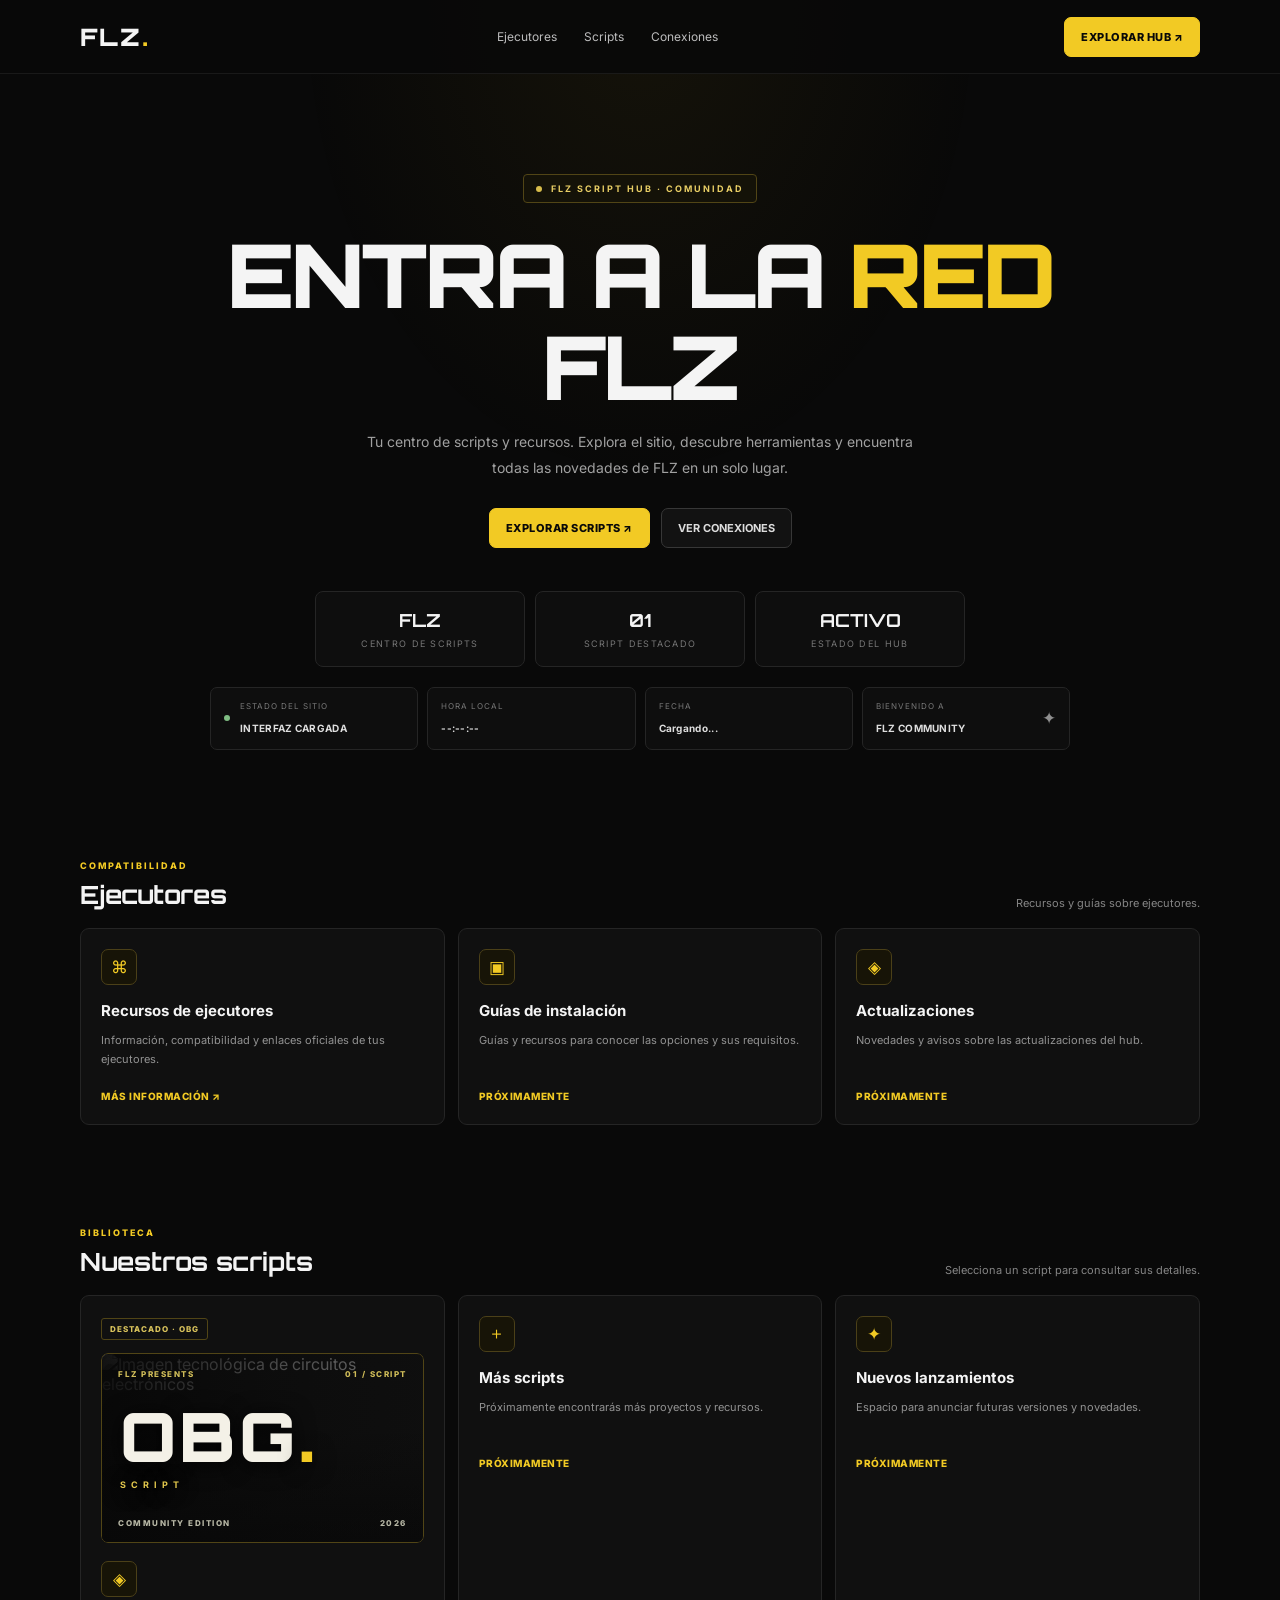
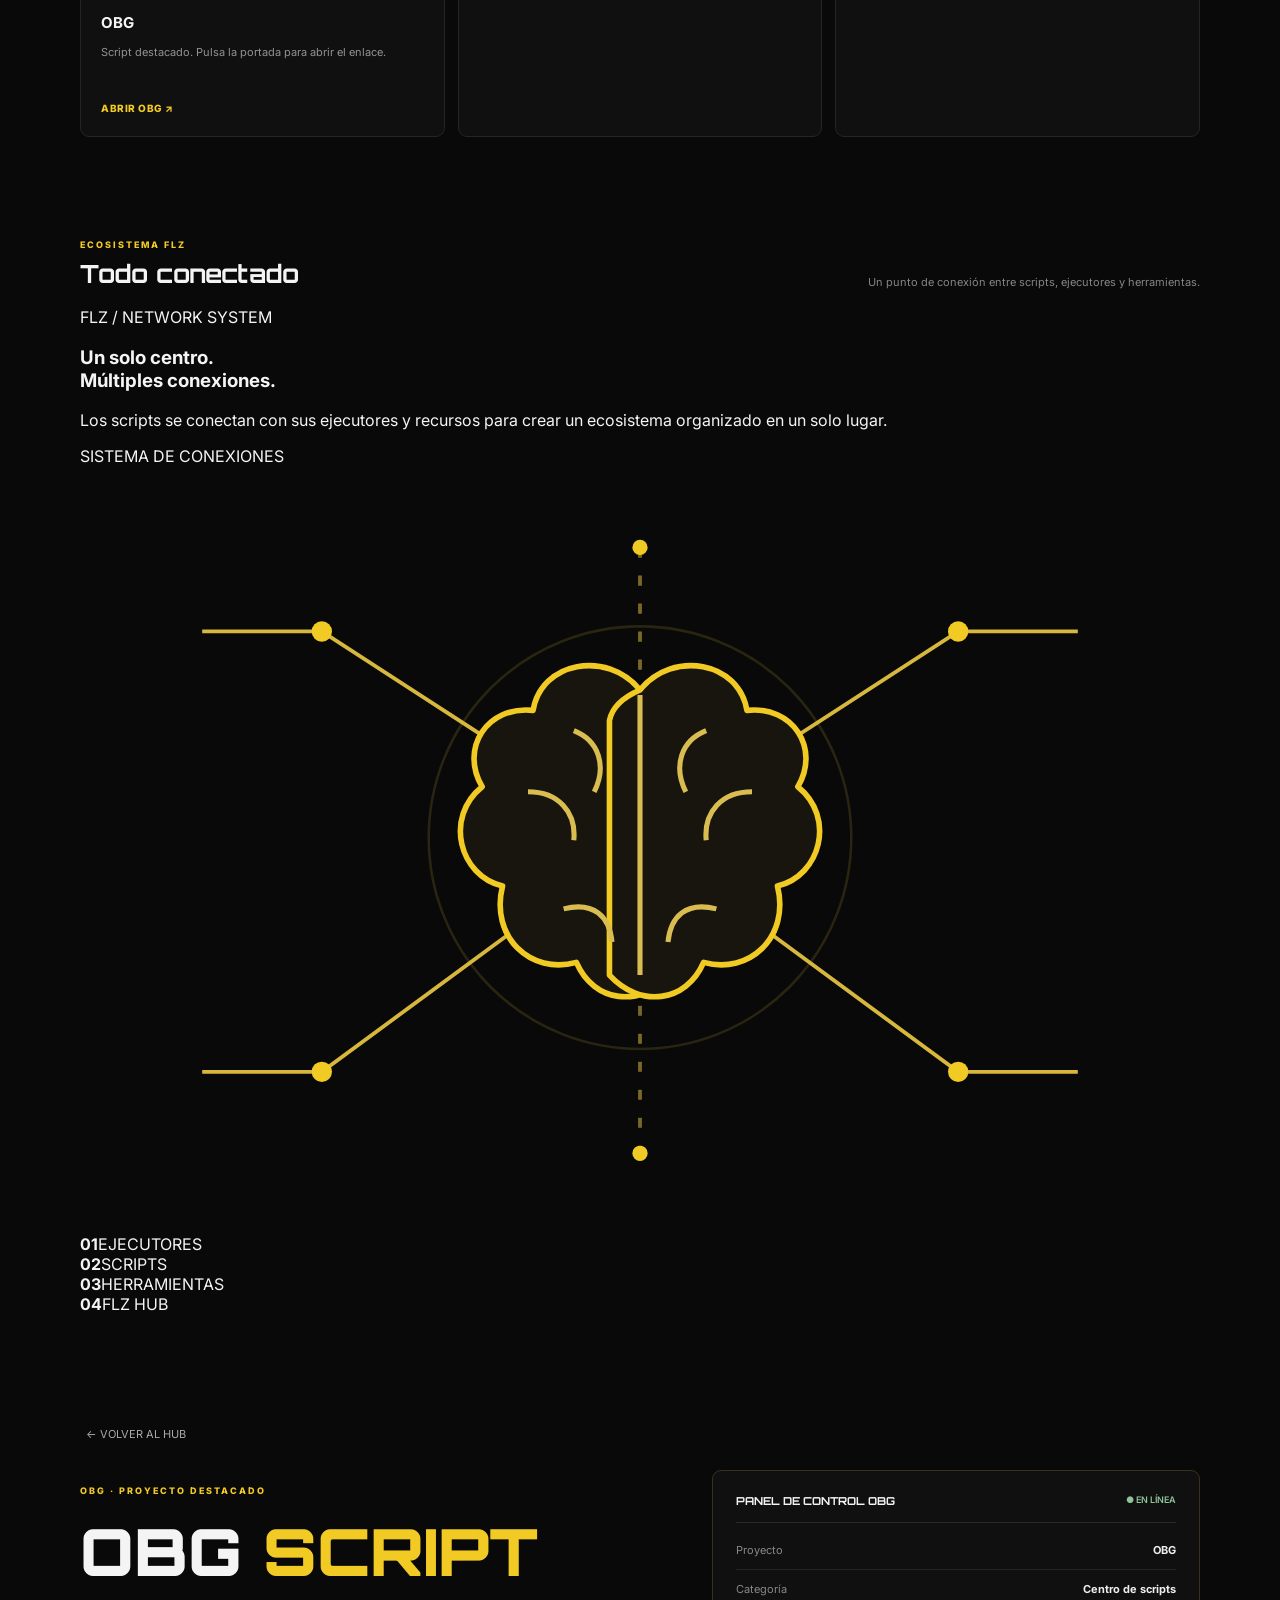
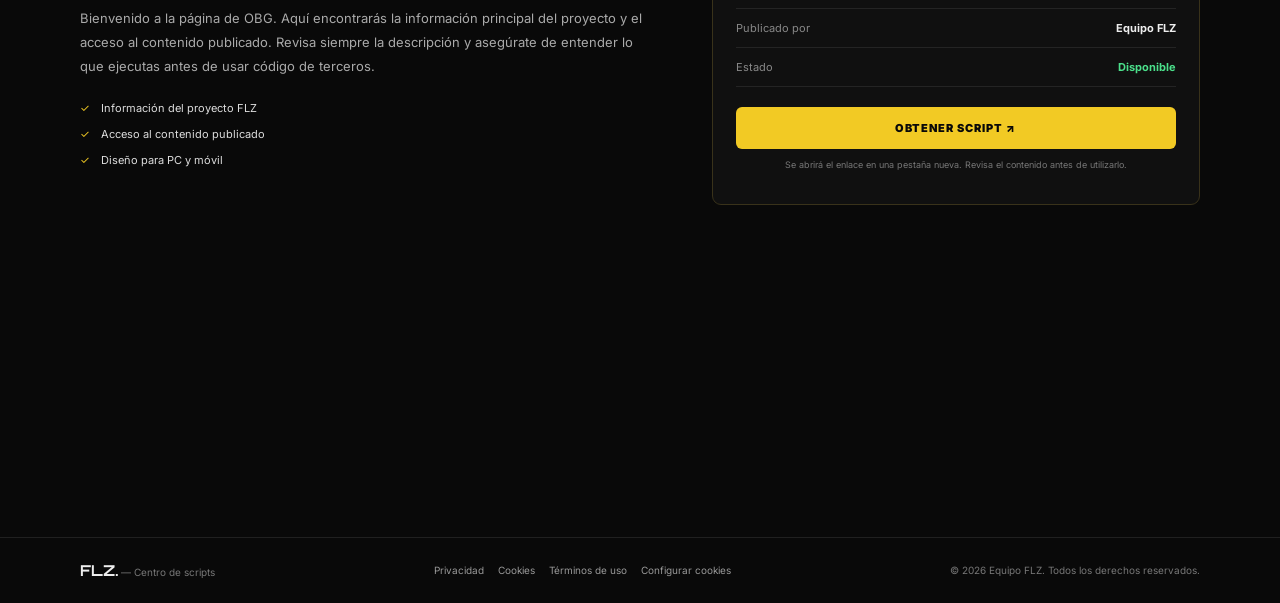
==== index.html @ e29dcb63 "Replace social section with FLZ brain connection hub" ====
<!DOCTYPE html>
<html lang="es">
<head>
  <meta charset="UTF-8">
  <meta name="viewport" content="width=device-width, initial-scale=1.0">
  <meta name="theme-color" content="#090909">
  <meta name="description" content="FLZ Script Hub — scripts, recursos y novedades de la comunidad FLZ.">
  <title>FLZ — Centro de Scripts</title>
  <link rel="preconnect" href="https://fonts.googleapis.com">
  <link rel="preconnect" href="https://fonts.gstatic.com" crossorigin>
  <link href="https://fonts.googleapis.com/css2?family=Orbitron:wght@500;700;800;900&family=Inter:wght@400;500;600;700;800&display=swap" rel="stylesheet">
  <link rel="stylesheet" href="styles.css?v=7">
  <script src="script.js?v=7" defer></script>
</head>
<body>
<header><div class="wrap nav">
  <a class="brand" href="#" onclick="showHome();return false">FLZ<span>.</span></a>
  <nav class="links" aria-label="Navegación principal">
    <a href="#executors">Ejecutores</a><a href="#scripts">Scripts</a><a href="#connections">Conexiones</a>
  </nav>
  <a class="nav-cta" href="#scripts">EXPLORAR HUB ↗</a>
</div></header>
<main id="home">
  <div class="hero wrap">
    <div class="eyebrow"><i class="dot"></i> FLZ SCRIPT HUB · COMUNIDAD</div>
    <h1>ENTRA A LA <span>RED</span><br>FLZ</h1>
    <p>Tu centro de scripts y recursos. Explora el sitio, descubre herramientas y encuentra todas las novedades de FLZ en un solo lugar.</p>
    <div class="actions"><a class="primary" href="#scripts">EXPLORAR SCRIPTS ↗</a><a class="secondary" href="#connections">VER CONEXIONES</a></div>
    <div class="stats"><div class="stat"><strong>FLZ</strong><small>CENTRO DE SCRIPTS</small></div><div class="stat"><strong>01</strong><small>SCRIPT DESTACADO</small></div><div class="stat"><strong>ACTIVO</strong><small>ESTADO DEL HUB</small></div></div>
    <div class="live-dashboard" aria-label="Información en tiempo real">
      <div class="live-item"><span class="live-pulse"></span><div><small>ESTADO DEL SITIO</small><strong id="site-status">INTERFAZ CARGADA</strong></div></div>
      <div class="live-item"><div><small>HORA LOCAL</small><strong id="live-clock">--:--:--</strong></div></div>
      <div class="live-item"><div><small>FECHA</small><strong id="live-date">Cargando...</strong></div></div>
      <div class="live-item welcome-mini"><div><small>BIENVENIDO A</small><strong>FLZ COMMUNITY</strong></div><span class="welcome-spark">✦</span></div>
    </div>
  </div>
  <section class="content wrap" id="executors">
    <div class="section-top"><div><div class="kicker">COMPATIBILIDAD</div><h2>Ejecutores</h2></div><p>Recursos y guías sobre ejecutores.</p></div>
    <div class="cards">
      <article class="card executor-coming" tabindex="0" role="button" aria-label="Recursos de ejecutores, próximamente"><div class="icon">⌘</div><h3>Recursos de ejecutores</h3><p>Información, compatibilidad y enlaces oficiales de tus ejecutores.</p><span class="card-link">MÁS INFORMACIÓN ↗</span></article>
      <article class="card executor-coming" tabindex="0" role="button" aria-label="Guías de instalación, próximamente"><div class="icon">▣</div><h3>Guías de instalación</h3><p>Guías y recursos para conocer las opciones y sus requisitos.</p><span class="card-link">PRÓXIMAMENTE</span></article>
      <article class="card executor-coming" tabindex="0" role="button" aria-label="Actualizaciones de ejecutores, próximamente"><div class="icon">◈</div><h3>Actualizaciones</h3><p>Novedades y avisos sobre las actualizaciones del hub.</p><span class="card-link">PRÓXIMAMENTE</span></article>
    </div>
  </section>
  <section class="content wrap" id="scripts">
    <div class="section-top"><div><div class="kicker">BIBLIOTECA</div><h2>Nuestros scripts</h2></div><p>Selecciona un script para consultar sus detalles.</p></div>
    <div class="cards">
      <article class="card script-featured"><span class="tag">DESTACADO · OBG</span><a class="obg-cover-link" href="https://cuty.io/MbhETVPObJr" target="_blank" rel="noopener noreferrer" aria-label="Abrir OBG Script"><div class="obg-cover"><img src="https://images.unsplash.com/photo-1518770660439-4636190af475?auto=format&fit=crop&w=1200&q=85" alt="Imagen tecnológica de circuitos electrónicos" loading="lazy"><div class="obg-shade"></div><div class="obg-cover-label"><span>FLZ PRESENTS</span><span>01 / SCRIPT</span></div><div class="obg-cover-title">OBG<span>.</span><small>SCRIPT</small></div><div class="obg-cover-footer"><span>COMMUNITY EDITION</span><span>2026</span></div></div></a><div class="icon">◈</div><h3>OBG</h3><p>Script destacado. Pulsa la portada para abrir el enlace.</p><a class="card-link" href="https://cuty.io/MbhETVPObJr" target="_blank" rel="noopener noreferrer">ABRIR OBG ↗</a></article>
      <article class="card"><div class="icon">＋</div><h3>Más scripts</h3><p>Próximamente encontrarás más proyectos y recursos.</p><span class="card-link">PRÓXIMAMENTE</span></article>
      <article class="card"><div class="icon">✦</div><h3>Nuevos lanzamientos</h3><p>Espacio para anunciar futuras versiones y novedades.</p><span class="card-link">PRÓXIMAMENTE</span></article>
    </div>
  </section>
  <section class="content wrap" id="connections">
    <div class="section-top"><div><div class="kicker">ECOSISTEMA FLZ</div><h2>Todo conectado</h2></div><p>Un punto de conexión entre scripts, ejecutores y herramientas.</p></div>
    <div class="neural-panel">
      <div class="neural-copy"><span class="neural-overline">FLZ / NETWORK SYSTEM</span><h3>Un solo centro.<br><span>Múltiples conexiones.</span></h3><p>Los scripts se conectan con sus ejecutores y recursos para crear un ecosistema organizado en un solo lugar.</p><div class="neural-status"><i></i> SISTEMA DE CONEXIONES</div></div>
      <div class="brain-visual" role="img" aria-label="Ilustración de un cerebro conectado con scripts y ejecutores">
        <div class="brain-orbit orbit-one"></div><div class="brain-orbit orbit-two"></div>
        <svg viewBox="0 0 440 300" aria-hidden="true">
          <g class="brain-lines" fill="none" stroke="#d7b83d" stroke-width="1.5"><path d="M220 146 L95 65 L48 65 M220 146 L345 65 L392 65 M220 146 L95 238 L48 238 M220 146 L345 238 L392 238"/><path d="M220 146 L220 32 M220 146 L220 270" stroke-dasharray="4 7" opacity=".55"/></g>
          <g class="brain-nodes" fill="#f2ca24"><circle cx="95" cy="65" r="4"/><circle cx="345" cy="65" r="4"/><circle cx="95" cy="238" r="4"/><circle cx="345" cy="238" r="4"/><circle cx="220" cy="32" r="3"/><circle cx="220" cy="270" r="3"/></g>
          <g transform="translate(142 66)" fill="#17150d" stroke="#f2ca24" stroke-width="2.2" stroke-linejoin="round"><path d="M78 22c-13-16-39-11-42 8-18-2-29 15-20 30-15 12-9 35 8 39-5 20 11 35 29 30 7 16 25 18 37 5V34c-1-5-5-9-12-12z"/><path d="M78 22c13-16 39-11 42 8 18-2 29 15 20 30 15 12 9 35-8 39 5 20-11 35-29 30-7 16-25 18-37 5V34c1-5 5-9 12-12z"/><path d="M78 24v110M52 38c10 4 13 14 8 24M34 62c12 0 19 8 18 19M48 108c12-3 18 3 19 13M104 38c-10 4-13 14-8 24M122 62c-12 0-19 8-18 19M108 108c-12-3-18 3-19 13" fill="none" stroke="#d9bd50" stroke-width="2"/></g>
          <circle cx="220" cy="146" r="83" fill="none" stroke="#d6b943" stroke-opacity=".16" stroke-width="1"/>
        </svg>
        <div class="brain-label label-executors"><b>01</b><span>EJECUTORES</span></div><div class="brain-label label-scripts"><b>02</b><span>SCRIPTS</span></div><div class="brain-label label-tools"><b>03</b><span>HERRAMIENTAS</span></div><div class="brain-label label-hub"><b>04</b><span>FLZ HUB</span></div>
      </div>
    </div>
  </section>
</main>
<section id="detail"><div class="wrap">
  <button class="back" onclick="showHome()">← VOLVER AL HUB</button>
  <div class="detail-grid">
    <div><div class="detail-label">OBG · PROYECTO DESTACADO</div><h2 class="detail-title">OBG <span>SCRIPT</span></h2>
      <p class="detail-copy">Bienvenido a la página de OBG. Aquí encontrarás la información principal del proyecto y el acceso al contenido publicado. Revisa siempre la descripción y asegúrate de entender lo que ejecutas antes de usar código de terceros.</p>
      <div class="features"><div><span>✓</span> Información del proyecto FLZ</div><div><span>✓</span> Acceso al contenido publicado</div><div><span>✓</span> Diseño para PC y móvil</div></div>
    </div>
    <aside class="panel"><div class="panel-head">PANEL DE CONTROL OBG <span class="online">● EN LÍNEA</span></div>
      <div class="panel-row"><span>Proyecto</span><b>OBG</b></div><div class="panel-row"><span>Categoría</span><b>Centro de scripts</b></div><div class="panel-row"><span>Publicado por</span><b>Equipo FLZ</b></div><div class="panel-row"><span>Estado</span><b style="color:#4be08b">Disponible</b></div>
      <button class="get" onclick="window.open('https://cuty.io/MbhETVPObJr','_blank','noopener,noreferrer')">OBTENER SCRIPT ↗</button>
      <p class="notice">Se abrirá el enlace en una pestaña nueva. Revisa el contenido antes de utilizarlo.</p>
    </aside>
  </div>
</div></section>
<footer><div class="wrap foot"><span><b>FLZ.</b> — Centro de scripts</span><nav class="legal-links" aria-label="Información legal"><a href="legal.html#privacidad">Privacidad</a><a href="legal.html#cookies">Cookies</a><a href="legal.html#terminos">Términos de uso</a><button type="button" id="open-cookie-settings">Configurar cookies</button></nav><span>© 2026 Equipo FLZ. Todos los derechos reservados.</span></div></footer>
</body></html>
---- styles.css ----
:root{--yellow:#f2ca24;--yellow-soft:#c9a91f;--bg:#090909;--panel:#111;--muted:#a1a1a1;--line:#252525}
*{box-sizing:border-box}
html{scroll-behavior:smooth;scroll-padding-top:88px}
body{margin:0;background:var(--bg);color:#f4f4f4;font-family:Inter,Arial,sans-serif;overflow-x:hidden}
body:before{content:"";position:fixed;inset:0;pointer-events:none;z-index:-1;background:radial-gradient(ellipse at 50% 0%,#d4ad1810,transparent 38%)}
a{color:inherit;text-decoration:none}
button{font:inherit}
.wrap{width:min(1120px,calc(100% - 40px));margin-inline:auto}
header{height:74px;position:sticky;top:0;z-index:20;background:#090909ed;border-bottom:1px solid #ffffff12}
.nav{height:100%;display:flex;align-items:center;justify-content:space-between}
.brand{font:900 24px Orbitron,sans-serif;letter-spacing:2px}
.brand span,h1 span,.detail-title span{color:var(--yellow)}
.links{display:flex;gap:27px}.links a{font-size:12px;color:#bcbcbc;transition:color .2s}.links a:hover{color:var(--yellow)}
.nav-cta,.primary{display:inline-flex;align-items:center;justify-content:center;background:var(--yellow);color:#090909;border:1px solid var(--yellow);border-radius:7px;padding:12px 16px;font-size:11px;font-weight:800;letter-spacing:.5px;transition:background .2s,transform .2s}
.nav-cta:hover,.primary:hover{background:#ffe36b;transform:translateY(-2px)}
.hero{text-align:center;padding:100px 0 66px}
.eyebrow{display:inline-flex;align-items:center;gap:9px;border:1px solid #514516;background:#141208;color:#e8ce65;border-radius:4px;padding:8px 12px;font-size:9px;font-weight:700;letter-spacing:2px}
.dot{width:6px;height:6px;background:#d8bd4b;border-radius:50%}
h1{font:900 clamp(48px,9vw,88px)/1.04 Orbitron,sans-serif;letter-spacing:-3px;margin:26px 0 17px}
.hero>p{max-width:570px;margin:0 auto;color:var(--muted);font-size:14px;line-height:1.85}
.actions{display:flex;justify-content:center;gap:11px;flex-wrap:wrap;margin-top:27px}
.secondary{display:inline-flex;align-items:center;justify-content:center;border:1px solid #373737;background:#121212;border-radius:7px;padding:12px 16px;font-size:11px;font-weight:700;color:#ddd;transition:border-color .2s,color .2s}
.secondary:hover{border-color:var(--yellow);color:var(--yellow)}
.stats{display:grid;grid-template-columns:repeat(3,1fr);gap:10px;max-width:650px;margin:43px auto 0}
.stat{padding:17px 12px;border:1px solid var(--line);background:#0e0e0e;border-radius:8px}
.stat strong{font:700 18px Orbitron,sans-serif}.stat small{display:block;color:#777;font-size:9px;letter-spacing:1.3px;margin-top:7px}
.live-dashboard{display:grid;grid-template-columns:repeat(4,1fr);gap:9px;max-width:860px;margin:20px auto 0;text-align:left}
.live-item{min-width:0;display:flex;align-items:center;gap:10px;padding:13px;border:1px solid var(--line);border-radius:7px;background:#0e0e0e}
.live-item small{display:block;color:#777;font-size:8px;letter-spacing:1px;margin-bottom:5px}
.live-item strong{font-size:10px;color:#dedede;letter-spacing:.3px}
.live-pulse{width:6px;height:6px;border-radius:50%;background:#7fbd83;flex:none}
.welcome-spark{margin-left:auto;color:#8f8f8f;font-size:17px}
.content{padding:44px 0 58px;scroll-margin-top:85px}
.section-top{display:flex;align-items:end;justify-content:space-between;margin-bottom:18px}
.kicker,.detail-label{font-size:9px;color:var(--yellow);font-weight:800;letter-spacing:2px}
.section-top h2{font:700 25px Orbitron,sans-serif;margin:8px 0 0}
.section-top p{color:#858585;font-size:11px;margin:0}
.cards{display:grid;grid-template-columns:repeat(3,minmax(0,1fr));gap:13px}
.card{min-width:0;padding:20px;border:1px solid var(--line);border-radius:9px;background:#101010;transition:border-color .2s,transform .2s}
.card:hover{border-color:#6b5b1d;transform:translateY(-2px)}
.card h3{font-size:15px;margin:0 0 8px}
.card p{color:#929292;font-size:11px;line-height:1.75;min-height:39px}
.icon{width:36px;height:36px;display:grid;place-items:center;border:1px solid #4b4018;background:#171407;border-radius:7px;color:var(--yellow);font-size:17px;margin-bottom:16px}
.card-link{display:inline-block;color:var(--yellow);font-size:10px;font-weight:800;margin-top:9px;letter-spacing:.5px}
.script-featured{cursor:pointer}
.script-featured:focus-visible{outline:2px solid var(--yellow);outline-offset:4px}
.tag{display:inline-block;margin-bottom:13px;padding:5px 8px;border:1px solid #514516;border-radius:3px;color:#d9c35c;font-size:8px;font-weight:800;letter-spacing:1px}
.script-cover{height:190px;margin:0 0 18px;padding:15px 17px;display:flex;flex-direction:column;justify-content:space-between;position:relative;overflow:hidden;border:1px solid #373016;border-radius:7px;background:linear-gradient(135deg,#19170e 0%,#101010 48%,#0b0b0b 100%)}
.script-cover:before{content:"";position:absolute;inset:0;background:linear-gradient(115deg,transparent 0 48%,#ffffff05 48.2% 48.5%,transparent 48.7%);pointer-events:none}
.cover-topline,.cover-bottom{position:relative;display:flex;justify-content:space-between;gap:8px;color:#8c8151;font-size:8px;font-weight:700;letter-spacing:1.5px}
.cover-main{position:relative;text-align:center}
.cover-mark{font:900 clamp(42px,6vw,60px)/1 Orbitron,sans-serif;letter-spacing:8px;color:#f4f0dc}
.cover-mark span{color:var(--yellow)}
.cover-rule{height:1px;width:55px;margin:12px auto 9px;background:var(--yellow)}
.cover-subtitle{font-size:8px;color:#c7b86b;letter-spacing:3px;font-weight:700}
.cover-version{color:#d0bd59}
.socials{display:flex;gap:10px;flex-wrap:wrap}
.social{flex:1;min-width:150px;padding:16px;border:1px solid var(--line);border-radius:7px;background:#101010;font-size:12px;font-weight:700;transition:border-color .2s,color .2s}
.social:hover{border-color:#66591f;color:var(--yellow)}.social span{float:right;color:var(--yellow)}
footer{border-top:1px solid #202020;padding:23px 0;color:#777;font-size:10px}
.foot{display:flex;justify-content:space-between;align-items:center;gap:12px;flex-wrap:wrap}
.foot b{font:700 15px Orbitron;color:#eee}
.legal-links{display:flex;align-items:center;gap:14px;flex-wrap:wrap}
.legal-links a,.legal-links button{color:#999;font-size:10px;background:none;border:0;padding:0;cursor:pointer}
.legal-links a:hover,.legal-links button:hover{color:var(--yellow)}
#detail{min-height:85vh;padding:50px 0 75px}
#detail[hidden],#home[hidden]{display:none!important}
.back{background:none;border:0;color:#aaa;cursor:pointer;margin-bottom:28px;font-size:11px}
.back:hover{color:var(--yellow)}
.detail-grid{display:grid;grid-template-columns:1.1fr .9fr;gap:35px;align-items:center}
.detail-title{font:900 clamp(38px,7vw,65px) Orbitron,sans-serif;margin:14px 0}
.detail-copy{max-width:570px;color:#aaa;line-height:1.85;font-size:13px}
.features{display:grid;gap:12px;margin:23px 0;color:#ddd;font-size:11px}.features span{color:var(--yellow);margin-right:8px}
.panel{padding:23px;border:1px solid #39321a;border-radius:9px;background:#101010}
.panel-head{display:flex;justify-content:space-between;gap:8px;border-bottom:1px solid #292929;padding-bottom:14px;margin-bottom:8px;font:700 11px Orbitron,sans-serif}
.online{font:600 9px Inter,sans-serif;color:#8fc49a}
.panel-row{display:flex;justify-content:space-between;gap:10px;padding:12px 0;border-bottom:1px solid #242424;color:#888;font-size:11px}
.panel-row b{color:#eee}
.get{width:100%;margin-top:20px;padding:14px;border:0;border-radius:6px;background:var(--yellow);color:#090909;font-size:11px;font-weight:900;letter-spacing:1px;cursor:pointer}
.get:hover{background:#ffe36b}
.notice{text-align:center;color:#777;font-size:9px;line-height:1.6}
#flz-cookie-banner{position:fixed;z-index:100;left:16px;right:16px;bottom:16px;max-width:720px;margin:auto;padding:16px 18px;display:none;align-items:center;justify-content:space-between;gap:18px;border:1px solid #39321a;border-radius:8px;background:#111;box-shadow:0 10px 35px #0009}
#flz-cookie-banner.show{display:flex}
.cookie-copy strong{font-size:12px}.cookie-copy p{margin:5px 0 0;color:#999;font-size:10px;line-height:1.6}
.cookie-copy a{color:var(--yellow)}
#flz-cookie-accept{flex:none;padding:10px 13px;border:0;border-radius:5px;background:var(--yellow);color:#090909;font-size:10px;font-weight:800;cursor:pointer}
@media(max-width:760px){
 .wrap{width:min(100% - 30px,600px)}
 header{height:65px}.links{gap:12px}.links a{font-size:10px}.nav-cta{display:none}
 .hero{padding:67px 0 43px}h1{font-size:clamp(42px,11vw,65px);letter-spacing:-2px}
 .hero>p{font-size:12px}.stats{margin-top:30px;gap:7px}.stat{padding:13px 5px}.stat strong{font-size:14px}.stat small{font-size:7px;letter-spacing:.7px}
 .live-dashboard{grid-template-columns:repeat(2,minmax(0,1fr));gap:7px}.live-item{padding:10px;min-height:58px}.live-item strong{font-size:9px}
 .content{padding:33px 0 40px}.section-top{display:block}.section-top p{margin-top:7px}.section-top h2{font-size:22px}
 .cards{grid-template-columns:1fr;gap:10px}.card{padding:17px}.card p{min-height:0}
 .script-cover{height:175px}.cover-mark{font-size:48px}
 .socials{display:grid;grid-template-columns:1fr}.detail-grid{grid-template-columns:1fr;gap:22px}
 .foot{display:grid;gap:12px}.legal-links{gap:11px}
}
@media(max-width:390px){.links{gap:8px}.links a{font-size:9px}.brand{font-size:20px}.actions>*{width:100%}}
@media(prefers-reduced-motion:reduce){html{scroll-behavior:auto}*,*:before,*:after{transition:none!important;animation:none!important}}


.obg-cover-link{display:block;margin:0 0 18px;border-radius:7px;overflow:hidden;outline-offset:4px}
.obg-cover-link:focus-visible{outline:2px solid var(--yellow)}
.obg-cover{height:190px;position:relative;overflow:hidden;border:1px solid #514516;border-radius:7px;background:#101010}
.obg-cover img{position:absolute;inset:0;width:100%;height:100%;object-fit:cover;filter:grayscale(1) brightness(.55) contrast(1.15);transition:transform .5s,filter .5s}
.obg-cover-link:hover .obg-cover img{transform:scale(1.045);filter:grayscale(.65) brightness(.68) contrast(1.1)}
.obg-shade{position:absolute;inset:0;background:linear-gradient(90deg,#080808e8 0%,#0909097a 55%,#09090935 100%),linear-gradient(0deg,#080808c9,transparent 60%)}
.obg-cover-label,.obg-cover-footer{position:absolute;left:16px;right:16px;display:flex;justify-content:space-between;gap:8px;color:#d0bd59;font-size:8px;font-weight:800;letter-spacing:1.5px}
.obg-cover-label{top:15px}
.obg-cover-footer{bottom:14px;color:#b7b7a5}
.obg-cover-title{position:absolute;left:18px;top:50%;transform:translateY(-50%);font:900 clamp(48px,7vw,68px)/.9 Orbitron,sans-serif;letter-spacing:3px;color:#f4f1e7;text-shadow:0 3px 22px #000}
.obg-cover-title>span{color:var(--yellow)}
.obg-cover-title small{display:block;margin-top:12px;color:#e3c84d;font:700 9px Inter,sans-serif;letter-spacing:5px}
@media(max-width:760px){.obg-cover{height:175px}.obg-cover-title{font-size:56px}}
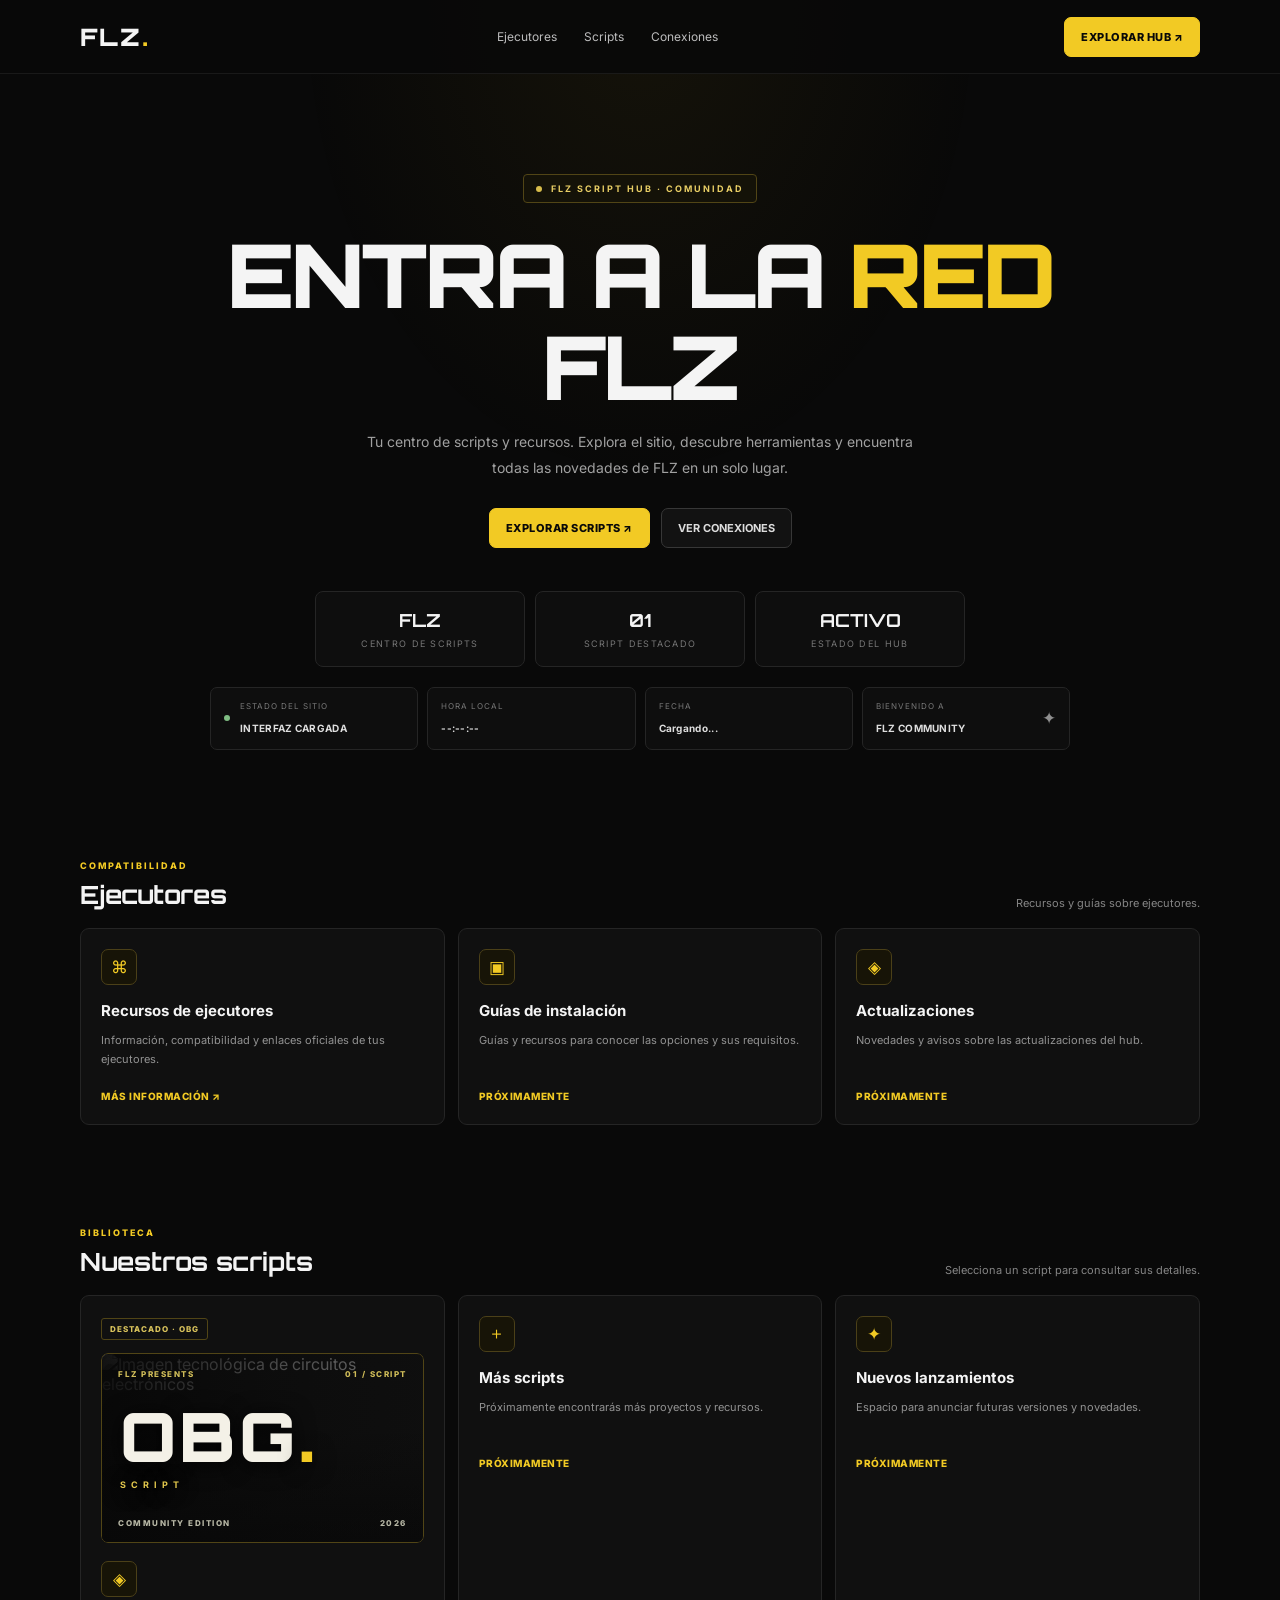
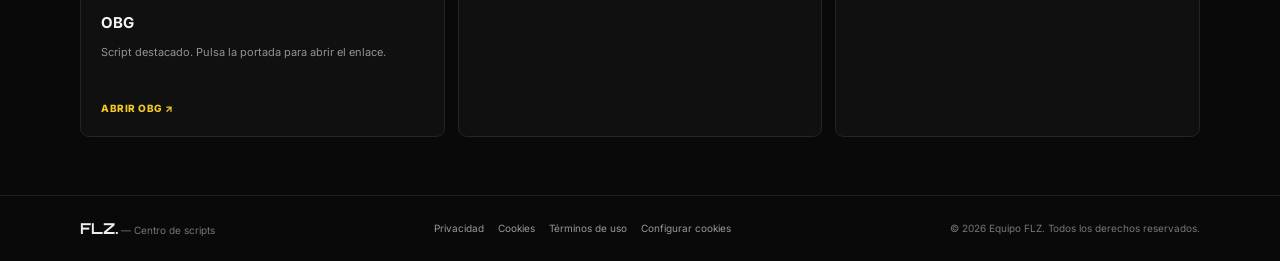
==== commit df11116c: "Remove connection diagram and hide script details until selected" ====
--- a/index.html
+++ b/index.html
@@ -9,8 +9,8 @@
   <link rel="preconnect" href="https://fonts.googleapis.com">
   <link rel="preconnect" href="https://fonts.gstatic.com" crossorigin>
   <link href="https://fonts.googleapis.com/css2?family=Orbitron:wght@500;700;800;900&family=Inter:wght@400;500;600;700;800&display=swap" rel="stylesheet">
-  <link rel="stylesheet" href="styles.css?v=7">
-  <script src="script.js?v=7" defer></script>
+  <link rel="stylesheet" href="styles.css?v=8">
+  <script src="script.js?v=8" defer></script>
 </head>
 <body>
 <header><div class="wrap nav">
@@ -50,24 +50,9 @@
       <article class="card"><div class="icon">✦</div><h3>Nuevos lanzamientos</h3><p>Espacio para anunciar futuras versiones y novedades.</p><span class="card-link">PRÓXIMAMENTE</span></article>
     </div>
   </section>
-  <section class="content wrap" id="connections">
-    <div class="section-top"><div><div class="kicker">ECOSISTEMA FLZ</div><h2>Todo conectado</h2></div><p>Un punto de conexión entre scripts, ejecutores y herramientas.</p></div>
-    <div class="neural-panel">
-      <div class="neural-copy"><span class="neural-overline">FLZ / NETWORK SYSTEM</span><h3>Un solo centro.<br><span>Múltiples conexiones.</span></h3><p>Los scripts se conectan con sus ejecutores y recursos para crear un ecosistema organizado en un solo lugar.</p><div class="neural-status"><i></i> SISTEMA DE CONEXIONES</div></div>
-      <div class="brain-visual" role="img" aria-label="Ilustración de un cerebro conectado con scripts y ejecutores">
-        <div class="brain-orbit orbit-one"></div><div class="brain-orbit orbit-two"></div>
-        <svg viewBox="0 0 440 300" aria-hidden="true">
-          <g class="brain-lines" fill="none" stroke="#d7b83d" stroke-width="1.5"><path d="M220 146 L95 65 L48 65 M220 146 L345 65 L392 65 M220 146 L95 238 L48 238 M220 146 L345 238 L392 238"/><path d="M220 146 L220 32 M220 146 L220 270" stroke-dasharray="4 7" opacity=".55"/></g>
-          <g class="brain-nodes" fill="#f2ca24"><circle cx="95" cy="65" r="4"/><circle cx="345" cy="65" r="4"/><circle cx="95" cy="238" r="4"/><circle cx="345" cy="238" r="4"/><circle cx="220" cy="32" r="3"/><circle cx="220" cy="270" r="3"/></g>
-          <g transform="translate(142 66)" fill="#17150d" stroke="#f2ca24" stroke-width="2.2" stroke-linejoin="round"><path d="M78 22c-13-16-39-11-42 8-18-2-29 15-20 30-15 12-9 35 8 39-5 20 11 35 29 30 7 16 25 18 37 5V34c-1-5-5-9-12-12z"/><path d="M78 22c13-16 39-11 42 8 18-2 29 15 20 30 15 12 9 35-8 39 5 20-11 35-29 30-7 16-25 18-37 5V34c1-5 5-9 12-12z"/><path d="M78 24v110M52 38c10 4 13 14 8 24M34 62c12 0 19 8 18 19M48 108c12-3 18 3 19 13M104 38c-10 4-13 14-8 24M122 62c-12 0-19 8-18 19M108 108c-12-3-18 3-19 13" fill="none" stroke="#d9bd50" stroke-width="2"/></g>
-          <circle cx="220" cy="146" r="83" fill="none" stroke="#d6b943" stroke-opacity=".16" stroke-width="1"/>
-        </svg>
-        <div class="brain-label label-executors"><b>01</b><span>EJECUTORES</span></div><div class="brain-label label-scripts"><b>02</b><span>SCRIPTS</span></div><div class="brain-label label-tools"><b>03</b><span>HERRAMIENTAS</span></div><div class="brain-label label-hub"><b>04</b><span>FLZ HUB</span></div>
-      </div>
-    </div>
-  </section>
+
 </main>
-<section id="detail"><div class="wrap">
+<section id="detail" hidden><div class="wrap">
   <button class="back" onclick="showHome()">← VOLVER AL HUB</button>
   <div class="detail-grid">
     <div><div class="detail-label">OBG · PROYECTO DESTACADO</div><h2 class="detail-title">OBG <span>SCRIPT</span></h2>
--- a/styles.css
+++ b/styles.css
@@ -113,3 +113,37 @@
 .obg-cover-title>span{color:var(--yellow)}
 .obg-cover-title small{display:block;margin-top:12px;color:#e3c84d;font:700 9px Inter,sans-serif;letter-spacing:5px}
 @media(max-width:760px){.obg-cover{height:175px}.obg-cover-title{font-size:56px}}
+
+
+/* FLZ connected ecosystem */
+.neural-panel{display:grid;grid-template-columns:.8fr 1.2fr;align-items:center;gap:20px;min-height:330px;padding:30px;border:1px solid #332d19;border-radius:10px;background:linear-gradient(120deg,#111 0%,#0b0b0b 65%,#151207 100%);overflow:hidden}
+.neural-copy{position:relative;z-index:2;max-width:340px}
+.neural-overline{font-size:8px;font-weight:800;letter-spacing:2px;color:#bda744}
+.neural-copy h3{margin:17px 0 12px;font:800 clamp(25px,4vw,38px)/1.2 Orbitron,sans-serif;letter-spacing:-1px}
+.neural-copy h3 span{color:var(--yellow)}
+.neural-copy p{max-width:310px;color:#999;font-size:12px;line-height:1.8}
+.neural-status{display:inline-flex;align-items:center;gap:8px;margin-top:17px;padding:8px 10px;border:1px solid #3c351d;border-radius:4px;color:#cbb85c;font-size:8px;font-weight:800;letter-spacing:1px}
+.neural-status i{width:6px;height:6px;border-radius:50%;background:#d8bd4b;box-shadow:0 0 8px #d8bd4b66}
+.brain-visual{height:290px;position:relative;display:grid;place-items:center;min-width:0}
+.brain-visual svg{position:relative;z-index:1;width:min(100%,440px);height:100%;overflow:visible}
+.brain-orbit{position:absolute;border:1px solid #c7a92e22;border-radius:50%;pointer-events:none}
+.orbit-one{width:230px;height:230px}
+.orbit-two{width:285px;height:285px;border-style:dashed;opacity:.5}
+.brain-label{position:absolute;z-index:2;display:flex;align-items:center;gap:7px;padding:7px 9px;border:1px solid #514516;border-radius:4px;background:#111e;color:#d8d0a7;font-size:8px;font-weight:800;letter-spacing:.8px;white-space:nowrap}
+.brain-label b{color:var(--yellow);font:700 9px Orbitron,sans-serif}
+.label-executors{top:23px;left:0}
+.label-scripts{top:23px;right:0}
+.label-tools{bottom:20px;left:0}
+.label-hub{bottom:20px;right:0}
+.brain-lines path{stroke-dasharray:5 6;animation:brain-flow 9s linear infinite}
+@keyframes brain-flow{to{stroke-dashoffset:-88}}
+@media(max-width:760px){
+ .neural-panel{grid-template-columns:1fr;padding:22px 16px;gap:8px}
+ .neural-copy{max-width:none}
+ .neural-copy p{max-width:440px}
+ .brain-visual{height:260px;margin-top:8px}
+ .orbit-one{width:190px;height:190px}.orbit-two{width:235px;height:235px}
+ .brain-label{font-size:7px;padding:6px 7px}
+ .label-executors,.label-tools{left:0}.label-scripts,.label-hub{right:0}
+}
+@media(max-width:390px){.brain-visual{height:225px}.brain-label{font-size:6px;letter-spacing:.3px}.orbit-one{width:165px;height:165px}.orbit-two{width:205px;height:205px}}
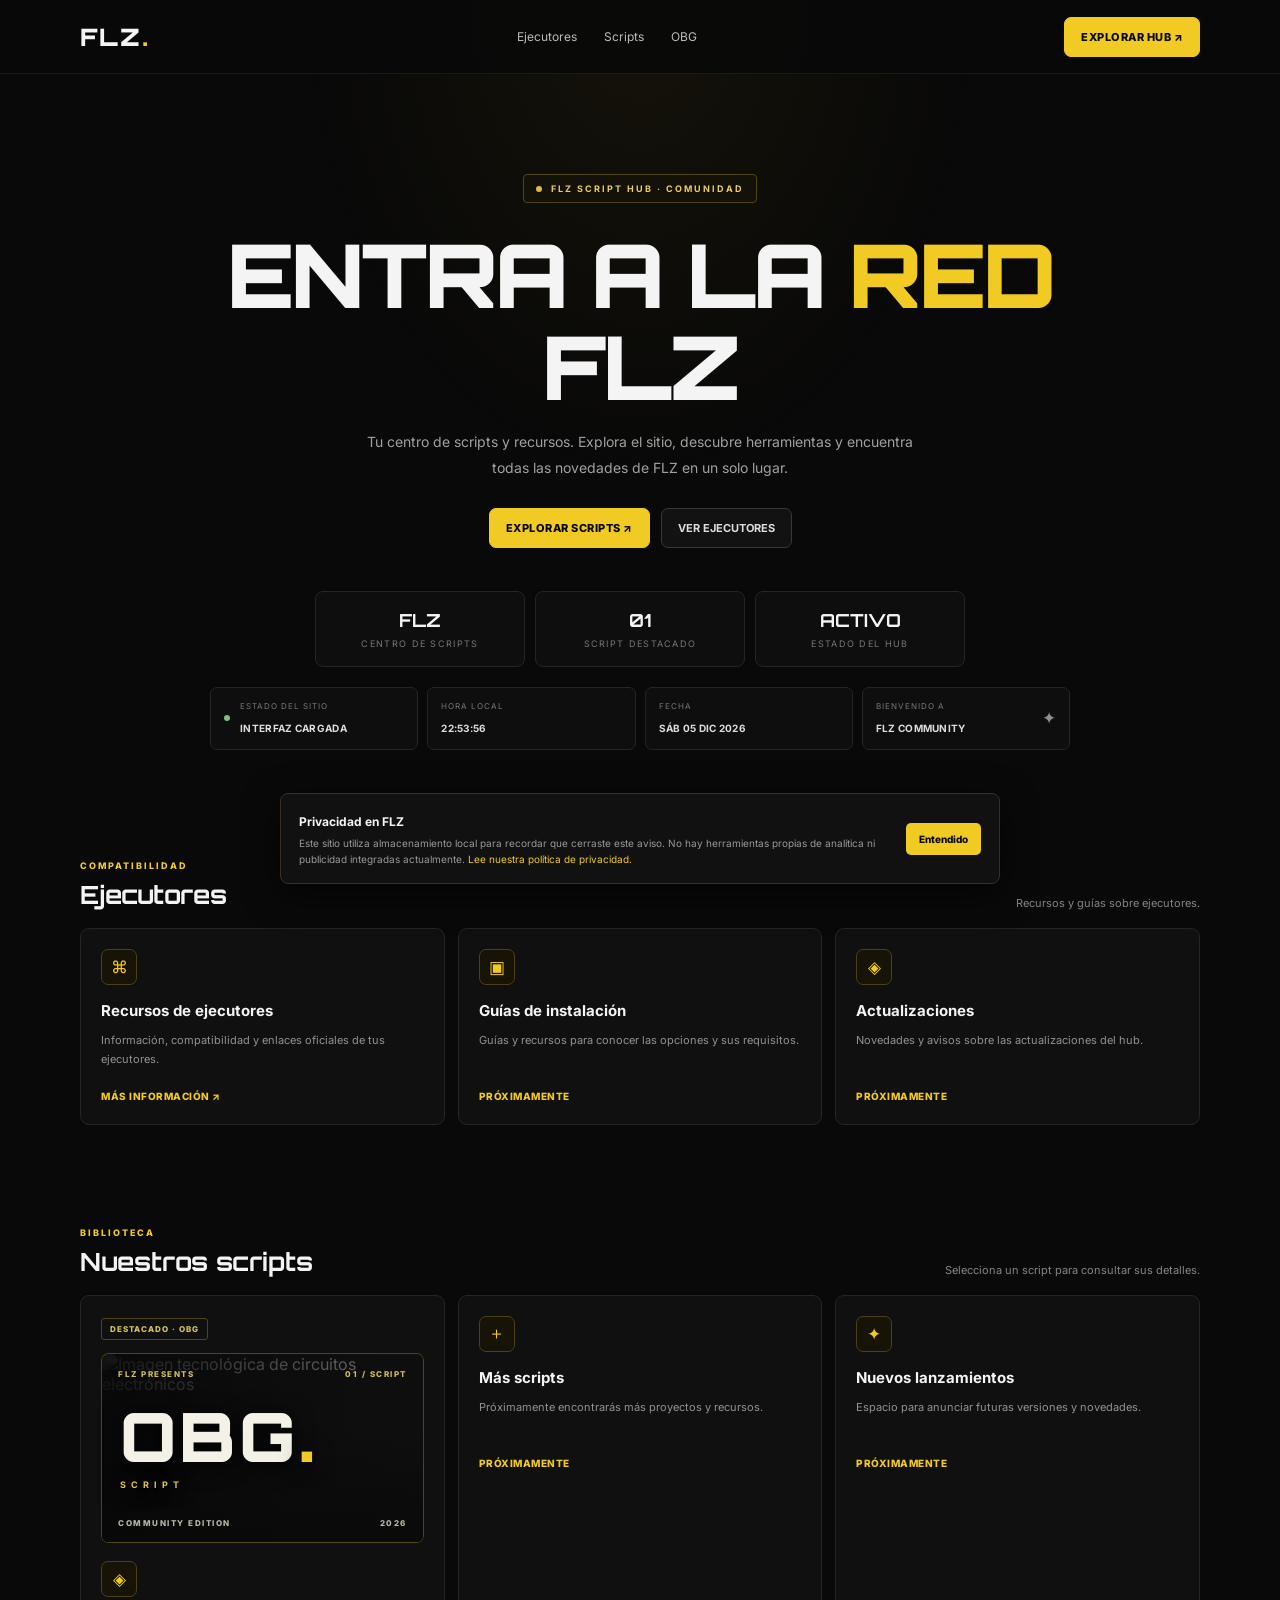
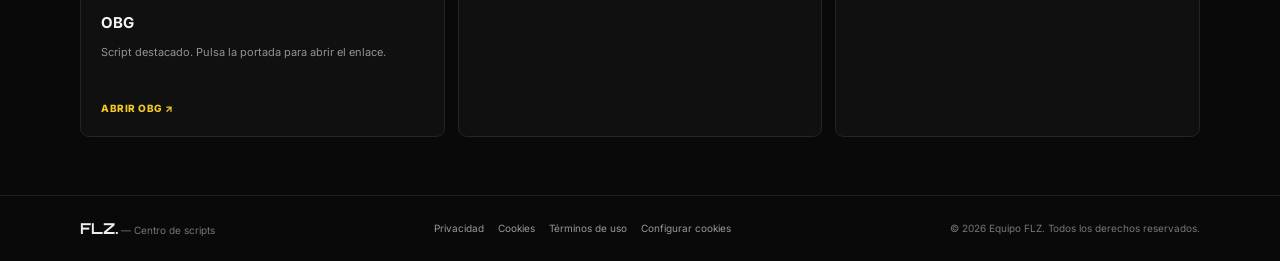
==== commit f291b293: "Remove broken connection navigation and refresh assets" ====
--- a/index.html
+++ b/index.html
@@ -9,14 +9,14 @@
   <link rel="preconnect" href="https://fonts.googleapis.com">
   <link rel="preconnect" href="https://fonts.gstatic.com" crossorigin>
   <link href="https://fonts.googleapis.com/css2?family=Orbitron:wght@500;700;800;900&family=Inter:wght@400;500;600;700;800&display=swap" rel="stylesheet">
-  <link rel="stylesheet" href="styles.css?v=8">
-  <script src="script.js?v=8" defer></script>
+  <link rel="stylesheet" href="styles.css?v=9">
+  <script src="script.js?v=9" defer></script>
 </head>
 <body>
 <header><div class="wrap nav">
   <a class="brand" href="#" onclick="showHome();return false">FLZ<span>.</span></a>
   <nav class="links" aria-label="Navegación principal">
-    <a href="#executors">Ejecutores</a><a href="#scripts">Scripts</a><a href="#connections">Conexiones</a>
+    <a href="#executors">Ejecutores</a><a href="#scripts">Scripts</a><a href="#scripts">OBG</a>
   </nav>
   <a class="nav-cta" href="#scripts">EXPLORAR HUB ↗</a>
 </div></header>
@@ -25,7 +25,7 @@
     <div class="eyebrow"><i class="dot"></i> FLZ SCRIPT HUB · COMUNIDAD</div>
     <h1>ENTRA A LA <span>RED</span><br>FLZ</h1>
     <p>Tu centro de scripts y recursos. Explora el sitio, descubre herramientas y encuentra todas las novedades de FLZ en un solo lugar.</p>
-    <div class="actions"><a class="primary" href="#scripts">EXPLORAR SCRIPTS ↗</a><a class="secondary" href="#connections">VER CONEXIONES</a></div>
+    <div class="actions"><a class="primary" href="#scripts">EXPLORAR SCRIPTS ↗</a><a class="secondary" href="#executors">VER EJECUTORES</a></div>
     <div class="stats"><div class="stat"><strong>FLZ</strong><small>CENTRO DE SCRIPTS</small></div><div class="stat"><strong>01</strong><small>SCRIPT DESTACADO</small></div><div class="stat"><strong>ACTIVO</strong><small>ESTADO DEL HUB</small></div></div>
     <div class="live-dashboard" aria-label="Información en tiempo real">
       <div class="live-item"><span class="live-pulse"></span><div><small>ESTADO DEL SITIO</small><strong id="site-status">INTERFAZ CARGADA</strong></div></div>
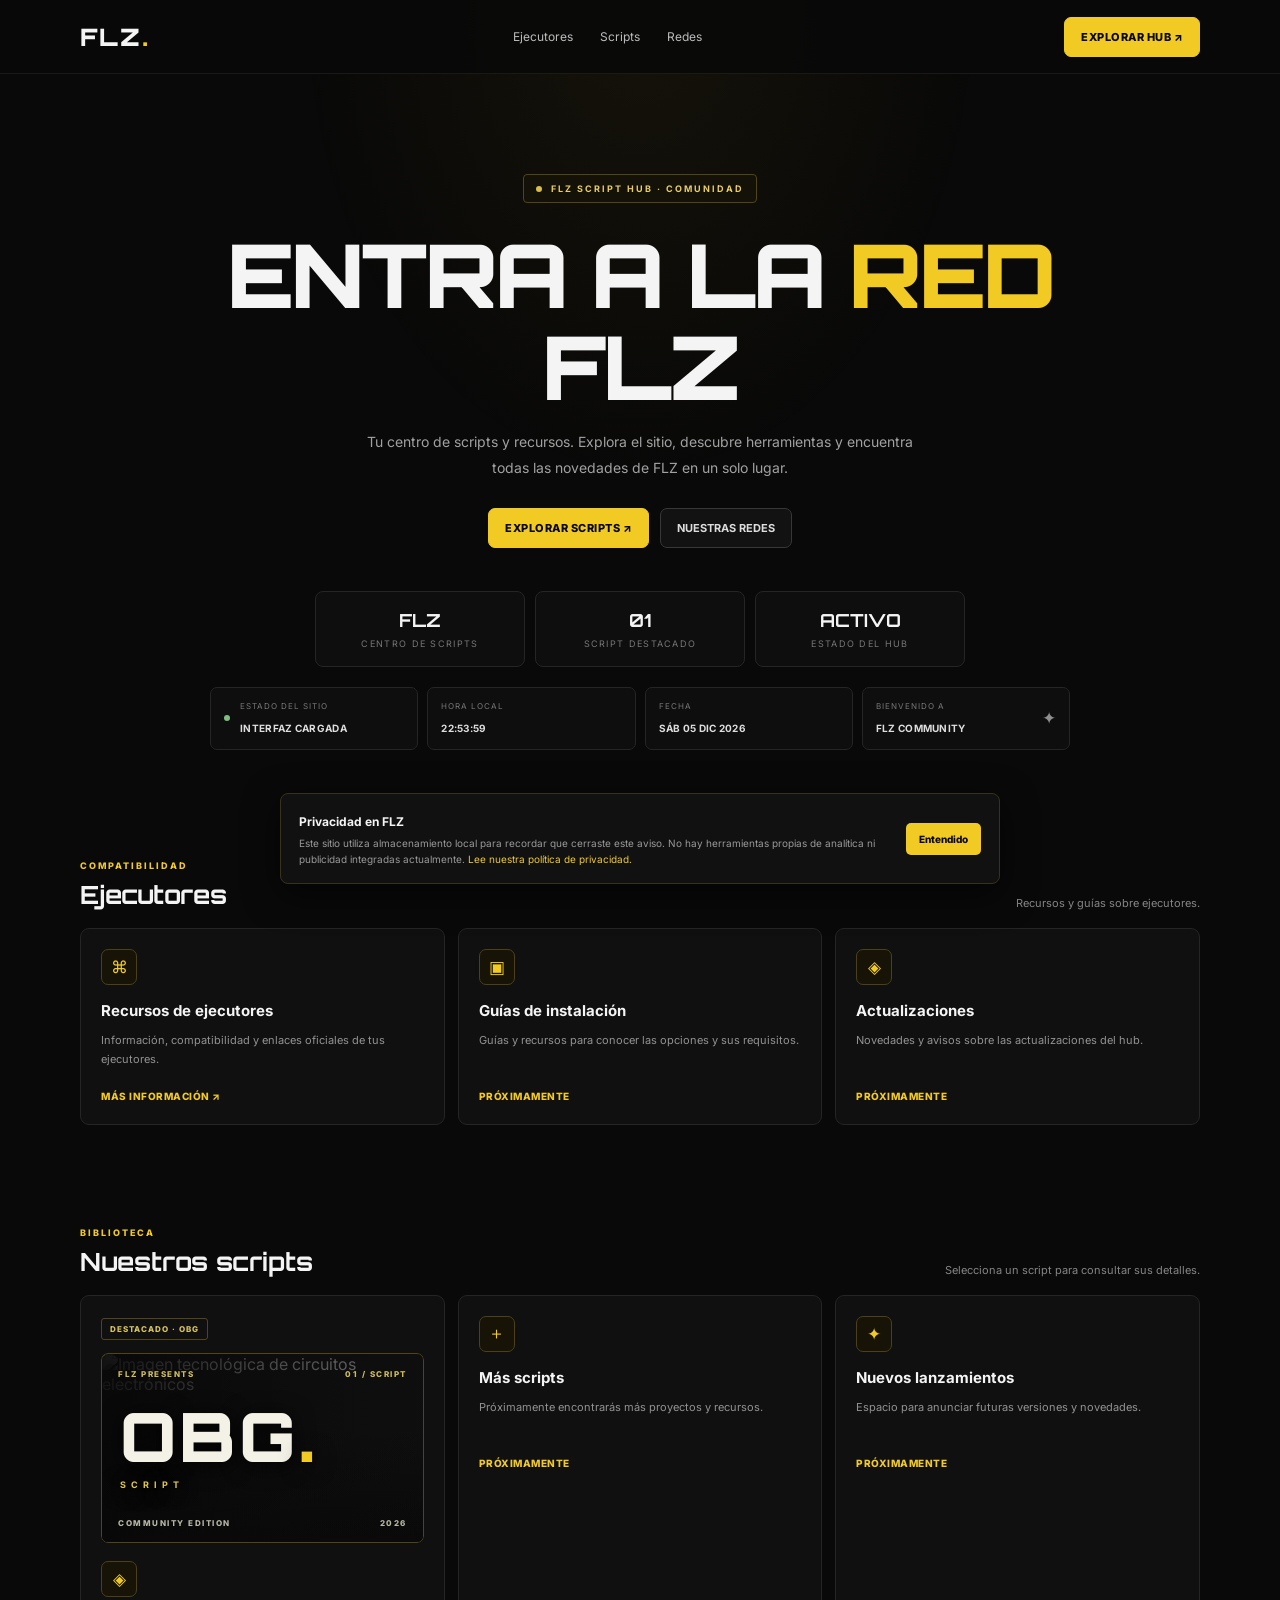
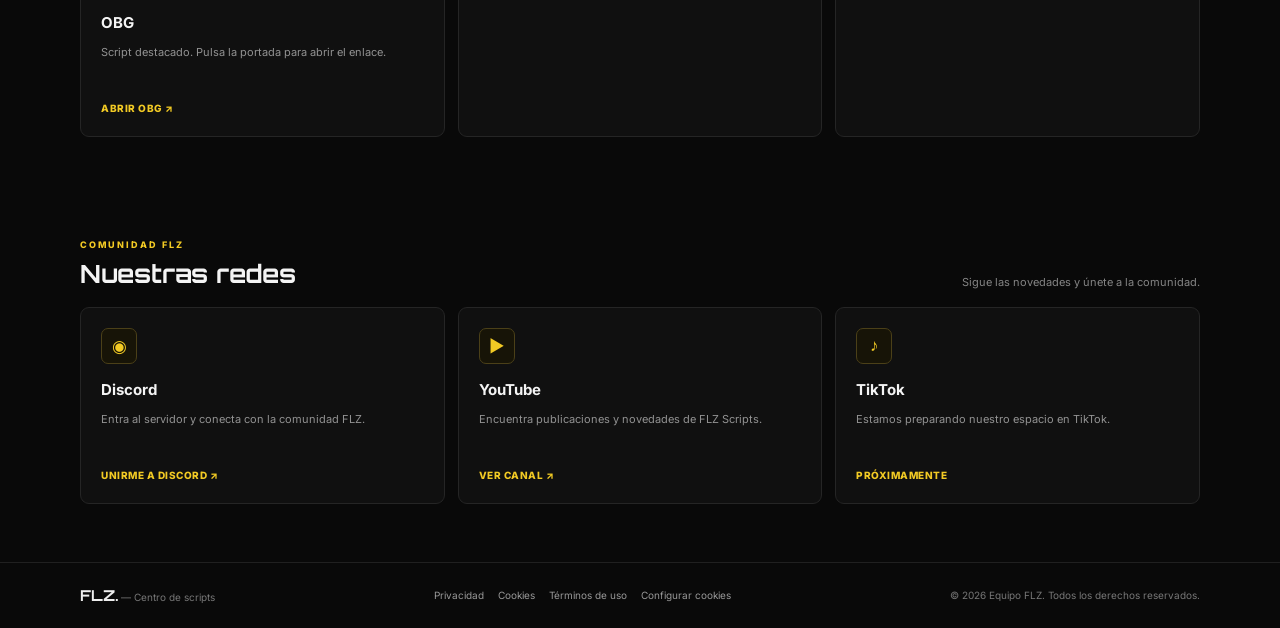
==== commit 516a9f86: "Restore FLZ social links section and navigation" ====
--- a/index.html
+++ b/index.html
@@ -9,14 +9,14 @@
   <link rel="preconnect" href="https://fonts.googleapis.com">
   <link rel="preconnect" href="https://fonts.gstatic.com" crossorigin>
   <link href="https://fonts.googleapis.com/css2?family=Orbitron:wght@500;700;800;900&family=Inter:wght@400;500;600;700;800&display=swap" rel="stylesheet">
-  <link rel="stylesheet" href="styles.css?v=9">
-  <script src="script.js?v=9" defer></script>
+  <link rel="stylesheet" href="styles.css?v=10">
+  <script src="script.js?v=10" defer></script>
 </head>
 <body>
 <header><div class="wrap nav">
   <a class="brand" href="#" onclick="showHome();return false">FLZ<span>.</span></a>
   <nav class="links" aria-label="Navegación principal">
-    <a href="#executors">Ejecutores</a><a href="#scripts">Scripts</a><a href="#scripts">OBG</a>
+    <a href="#executors">Ejecutores</a><a href="#scripts">Scripts</a><a href="#socials">Redes</a>
   </nav>
   <a class="nav-cta" href="#scripts">EXPLORAR HUB ↗</a>
 </div></header>
@@ -25,7 +25,7 @@
     <div class="eyebrow"><i class="dot"></i> FLZ SCRIPT HUB · COMUNIDAD</div>
     <h1>ENTRA A LA <span>RED</span><br>FLZ</h1>
     <p>Tu centro de scripts y recursos. Explora el sitio, descubre herramientas y encuentra todas las novedades de FLZ en un solo lugar.</p>
-    <div class="actions"><a class="primary" href="#scripts">EXPLORAR SCRIPTS ↗</a><a class="secondary" href="#executors">VER EJECUTORES</a></div>
+    <div class="actions"><a class="primary" href="#scripts">EXPLORAR SCRIPTS ↗</a><a class="secondary" href="#socials">NUESTRAS REDES</a></div>
     <div class="stats"><div class="stat"><strong>FLZ</strong><small>CENTRO DE SCRIPTS</small></div><div class="stat"><strong>01</strong><small>SCRIPT DESTACADO</small></div><div class="stat"><strong>ACTIVO</strong><small>ESTADO DEL HUB</small></div></div>
     <div class="live-dashboard" aria-label="Información en tiempo real">
       <div class="live-item"><span class="live-pulse"></span><div><small>ESTADO DEL SITIO</small><strong id="site-status">INTERFAZ CARGADA</strong></div></div>
@@ -51,6 +51,15 @@
     </div>
   </section>
 
+  <section class="content wrap" id="socials">
+    <div class="section-top"><div><div class="kicker">COMUNIDAD FLZ</div><h2>Nuestras redes</h2></div><p>Sigue las novedades y únete a la comunidad.</p></div>
+    <div class="cards">
+      <article class="card"><div class="icon">◉</div><h3>Discord</h3><p>Entra al servidor y conecta con la comunidad FLZ.</p><a class="card-link" href="https://discord.gg/CrDuNZptYf" target="_blank" rel="noopener noreferrer">UNIRME A DISCORD ↗</a></article>
+      <article class="card"><div class="icon">▶</div><h3>YouTube</h3><p>Encuentra publicaciones y novedades de FLZ Scripts.</p><a class="card-link" href="https://www.youtube.com/@FLZscripts" target="_blank" rel="noopener noreferrer">VER CANAL ↗</a></article>
+      <article class="card"><div class="icon">♪</div><h3>TikTok</h3><p>Estamos preparando nuestro espacio en TikTok.</p><span class="card-link">PRÓXIMAMENTE</span></article>
+    </div>
+  </section>
+
 </main>
 <section id="detail" hidden><div class="wrap">
   <button class="back" onclick="showHome()">← VOLVER AL HUB</button>
--- a/styles.css
+++ b/styles.css
@@ -115,35 +115,6 @@
 @media(max-width:760px){.obg-cover{height:175px}.obg-cover-title{font-size:56px}}
 
 
-/* FLZ connected ecosystem */
-.neural-panel{display:grid;grid-template-columns:.8fr 1.2fr;align-items:center;gap:20px;min-height:330px;padding:30px;border:1px solid #332d19;border-radius:10px;background:linear-gradient(120deg,#111 0%,#0b0b0b 65%,#151207 100%);overflow:hidden}
-.neural-copy{position:relative;z-index:2;max-width:340px}
-.neural-overline{font-size:8px;font-weight:800;letter-spacing:2px;color:#bda744}
-.neural-copy h3{margin:17px 0 12px;font:800 clamp(25px,4vw,38px)/1.2 Orbitron,sans-serif;letter-spacing:-1px}
-.neural-copy h3 span{color:var(--yellow)}
-.neural-copy p{max-width:310px;color:#999;font-size:12px;line-height:1.8}
-.neural-status{display:inline-flex;align-items:center;gap:8px;margin-top:17px;padding:8px 10px;border:1px solid #3c351d;border-radius:4px;color:#cbb85c;font-size:8px;font-weight:800;letter-spacing:1px}
-.neural-status i{width:6px;height:6px;border-radius:50%;background:#d8bd4b;box-shadow:0 0 8px #d8bd4b66}
-.brain-visual{height:290px;position:relative;display:grid;place-items:center;min-width:0}
-.brain-visual svg{position:relative;z-index:1;width:min(100%,440px);height:100%;overflow:visible}
-.brain-orbit{position:absolute;border:1px solid #c7a92e22;border-radius:50%;pointer-events:none}
-.orbit-one{width:230px;height:230px}
-.orbit-two{width:285px;height:285px;border-style:dashed;opacity:.5}
-.brain-label{position:absolute;z-index:2;display:flex;align-items:center;gap:7px;padding:7px 9px;border:1px solid #514516;border-radius:4px;background:#111e;color:#d8d0a7;font-size:8px;font-weight:800;letter-spacing:.8px;white-space:nowrap}
-.brain-label b{color:var(--yellow);font:700 9px Orbitron,sans-serif}
-.label-executors{top:23px;left:0}
-.label-scripts{top:23px;right:0}
-.label-tools{bottom:20px;left:0}
-.label-hub{bottom:20px;right:0}
-.brain-lines path{stroke-dasharray:5 6;animation:brain-flow 9s linear infinite}
-@keyframes brain-flow{to{stroke-dashoffset:-88}}
-@media(max-width:760px){
- .neural-panel{grid-template-columns:1fr;padding:22px 16px;gap:8px}
- .neural-copy{max-width:none}
- .neural-copy p{max-width:440px}
- .brain-visual{height:260px;margin-top:8px}
- .orbit-one{width:190px;height:190px}.orbit-two{width:235px;height:235px}
- .brain-label{font-size:7px;padding:6px 7px}
- .label-executors,.label-tools{left:0}.label-scripts,.label-hub{right:0}
-}
-@media(max-width:390px){.brain-visual{height:225px}.brain-label{font-size:6px;letter-spacing:.3px}.orbit-one{width:165px;height:165px}.orbit-two{width:205px;height:205px}}
+
+#detail[hidden]{display:none!important}
+#home[hidden]{display:none!important}
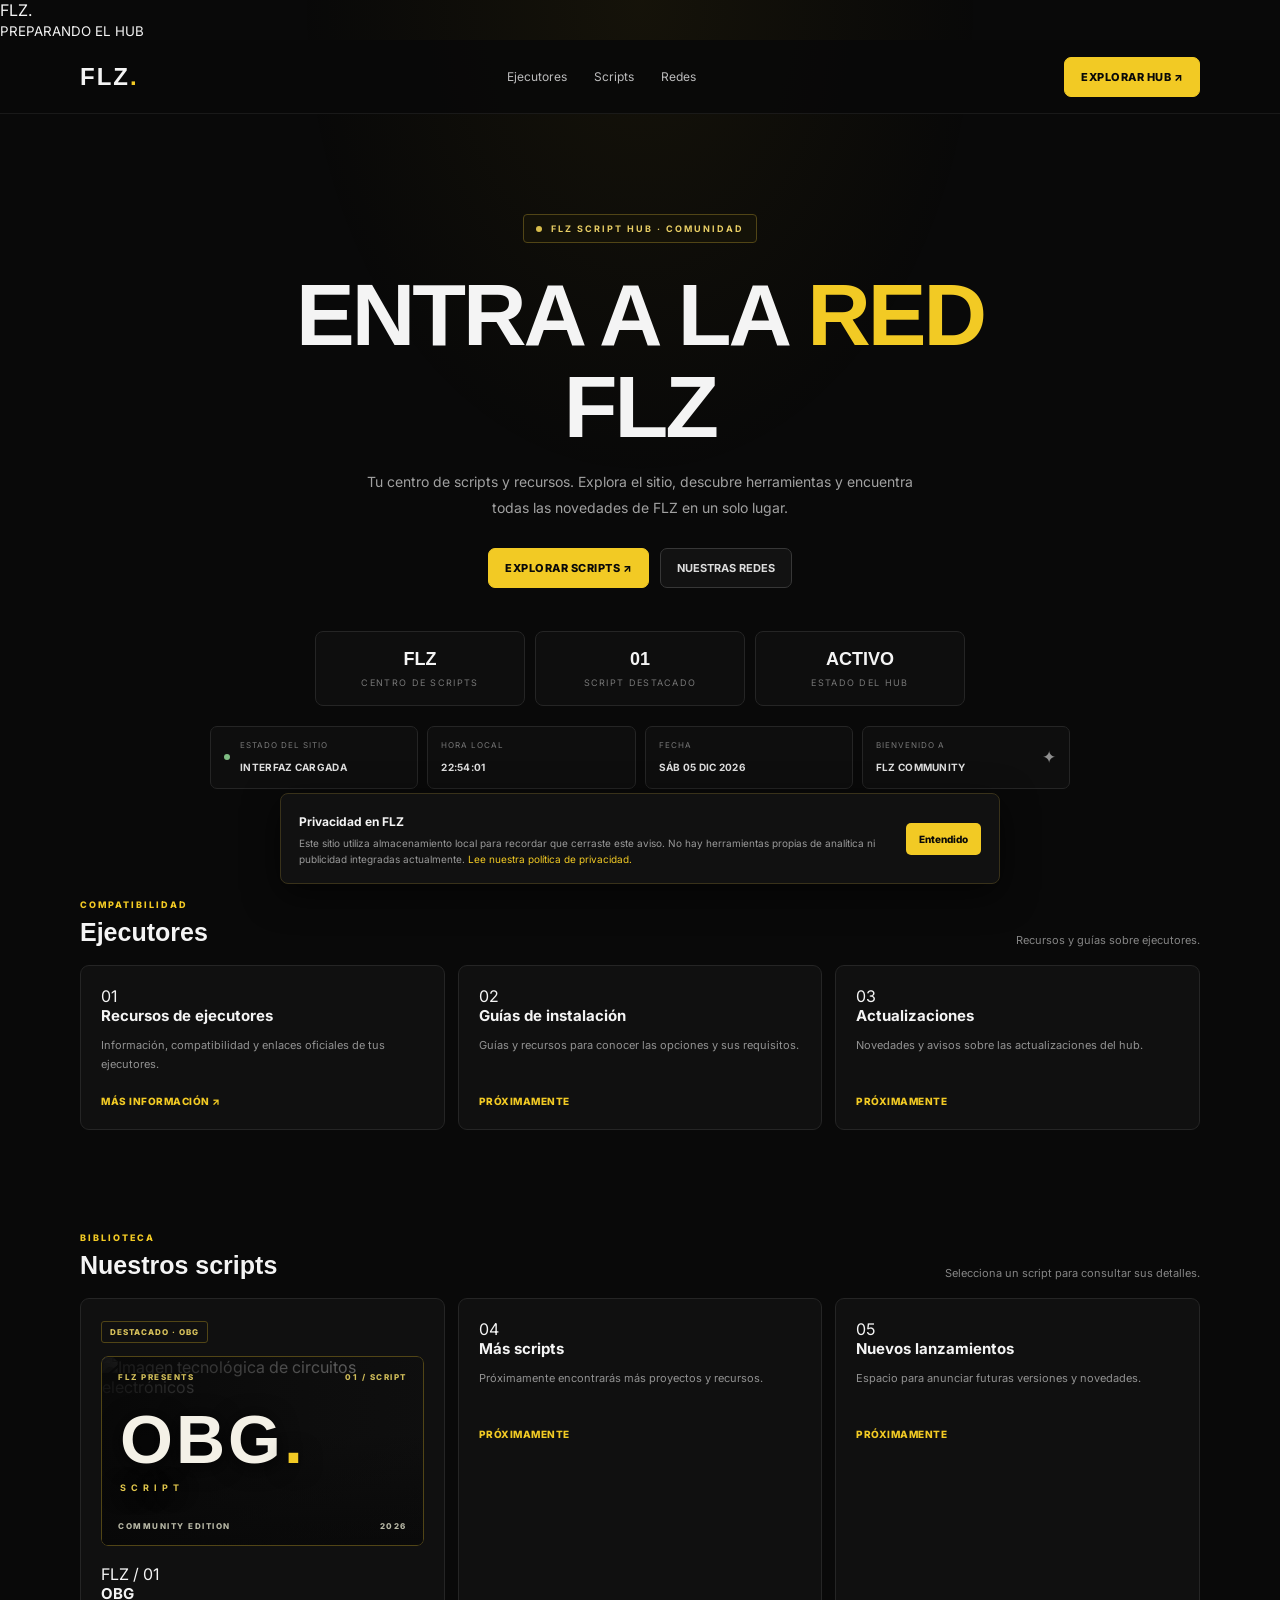
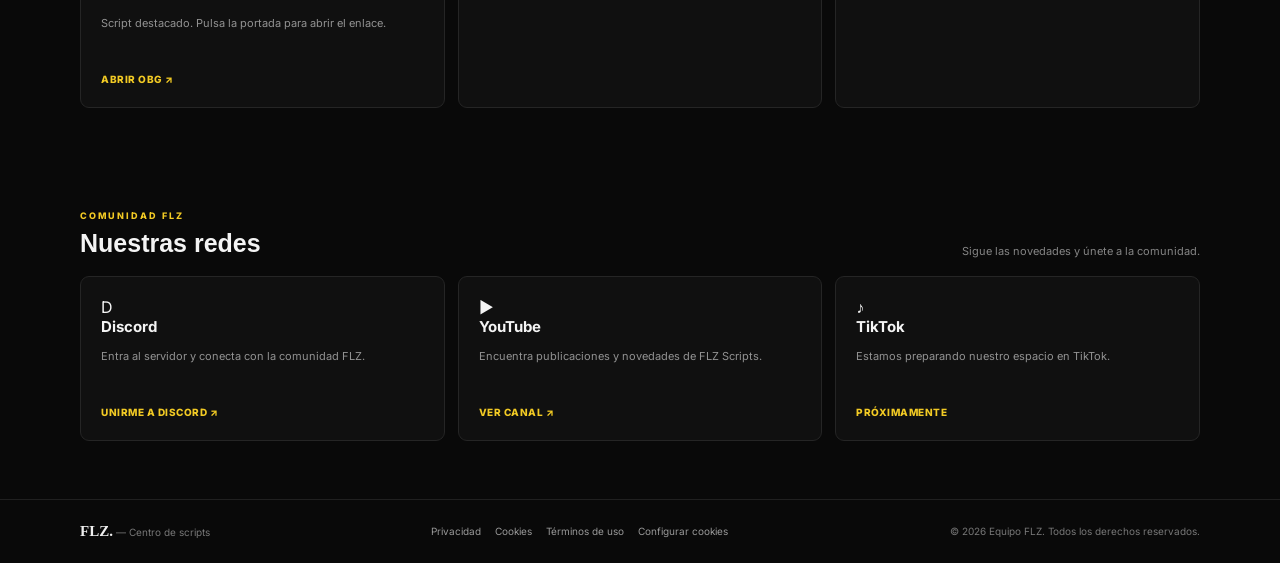
==== commit f58684e1: "Restore FLZ loading screen and refined page structure" ====
--- a/index.html
+++ b/index.html
@@ -8,11 +8,12 @@
   <title>FLZ — Centro de Scripts</title>
   <link rel="preconnect" href="https://fonts.googleapis.com">
   <link rel="preconnect" href="https://fonts.gstatic.com" crossorigin>
-  <link href="https://fonts.googleapis.com/css2?family=Orbitron:wght@500;700;800;900&family=Inter:wght@400;500;600;700;800&display=swap" rel="stylesheet">
-  <link rel="stylesheet" href="styles.css?v=10">
-  <script src="script.js?v=10" defer></script>
+  <link href="https://fonts.googleapis.com/css2?family=Space+Grotesk:wght@400;500;600;700&family=Inter:wght@400;500;600;700;800&display=swap" rel="stylesheet">
+  <link rel="stylesheet" href="styles.css?v=11">
+  <script src="script.js?v=11" defer></script>
 </head>
 <body>
+<div class="loader" id="flz-loader" aria-label="Cargando FLZ"><div class="loader-inner"><div class="loader-logo">FLZ<span>.</span></div><div class="loader-track"><i></i></div><small>PREPARANDO EL HUB</small></div></div>
 <header><div class="wrap nav">
   <a class="brand" href="#" onclick="showHome();return false">FLZ<span>.</span></a>
   <nav class="links" aria-label="Navegación principal">
@@ -37,26 +38,26 @@
   <section class="content wrap" id="executors">
     <div class="section-top"><div><div class="kicker">COMPATIBILIDAD</div><h2>Ejecutores</h2></div><p>Recursos y guías sobre ejecutores.</p></div>
     <div class="cards">
-      <article class="card executor-coming" tabindex="0" role="button" aria-label="Recursos de ejecutores, próximamente"><div class="icon">⌘</div><h3>Recursos de ejecutores</h3><p>Información, compatibilidad y enlaces oficiales de tus ejecutores.</p><span class="card-link">MÁS INFORMACIÓN ↗</span></article>
-      <article class="card executor-coming" tabindex="0" role="button" aria-label="Guías de instalación, próximamente"><div class="icon">▣</div><h3>Guías de instalación</h3><p>Guías y recursos para conocer las opciones y sus requisitos.</p><span class="card-link">PRÓXIMAMENTE</span></article>
-      <article class="card executor-coming" tabindex="0" role="button" aria-label="Actualizaciones de ejecutores, próximamente"><div class="icon">◈</div><h3>Actualizaciones</h3><p>Novedades y avisos sobre las actualizaciones del hub.</p><span class="card-link">PRÓXIMAMENTE</span></article>
+      <article class="card executor-coming" tabindex="0" role="button" aria-label="Recursos de ejecutores, próximamente"><div class="icon-mark">01</div><h3>Recursos de ejecutores</h3><p>Información, compatibilidad y enlaces oficiales de tus ejecutores.</p><span class="card-link">MÁS INFORMACIÓN ↗</span></article>
+      <article class="card executor-coming" tabindex="0" role="button" aria-label="Guías de instalación, próximamente"><div class="icon-mark">02</div><h3>Guías de instalación</h3><p>Guías y recursos para conocer las opciones y sus requisitos.</p><span class="card-link">PRÓXIMAMENTE</span></article>
+      <article class="card executor-coming" tabindex="0" role="button" aria-label="Actualizaciones de ejecutores, próximamente"><div class="icon-mark">03</div><h3>Actualizaciones</h3><p>Novedades y avisos sobre las actualizaciones del hub.</p><span class="card-link">PRÓXIMAMENTE</span></article>
     </div>
   </section>
   <section class="content wrap" id="scripts">
     <div class="section-top"><div><div class="kicker">BIBLIOTECA</div><h2>Nuestros scripts</h2></div><p>Selecciona un script para consultar sus detalles.</p></div>
     <div class="cards">
-      <article class="card script-featured"><span class="tag">DESTACADO · OBG</span><a class="obg-cover-link" href="https://cuty.io/MbhETVPObJr" target="_blank" rel="noopener noreferrer" aria-label="Abrir OBG Script"><div class="obg-cover"><img src="https://images.unsplash.com/photo-1518770660439-4636190af475?auto=format&fit=crop&w=1200&q=85" alt="Imagen tecnológica de circuitos electrónicos" loading="lazy"><div class="obg-shade"></div><div class="obg-cover-label"><span>FLZ PRESENTS</span><span>01 / SCRIPT</span></div><div class="obg-cover-title">OBG<span>.</span><small>SCRIPT</small></div><div class="obg-cover-footer"><span>COMMUNITY EDITION</span><span>2026</span></div></div></a><div class="icon">◈</div><h3>OBG</h3><p>Script destacado. Pulsa la portada para abrir el enlace.</p><a class="card-link" href="https://cuty.io/MbhETVPObJr" target="_blank" rel="noopener noreferrer">ABRIR OBG ↗</a></article>
-      <article class="card"><div class="icon">＋</div><h3>Más scripts</h3><p>Próximamente encontrarás más proyectos y recursos.</p><span class="card-link">PRÓXIMAMENTE</span></article>
-      <article class="card"><div class="icon">✦</div><h3>Nuevos lanzamientos</h3><p>Espacio para anunciar futuras versiones y novedades.</p><span class="card-link">PRÓXIMAMENTE</span></article>
+      <article class="card script-featured"><span class="tag">DESTACADO · OBG</span><a class="obg-cover-link" href="https://cuty.io/MbhETVPObJr" target="_blank" rel="noopener noreferrer" aria-label="Abrir OBG Script"><div class="obg-cover"><img src="https://images.unsplash.com/photo-1518770660439-4636190af475?auto=format&fit=crop&w=1200&q=85" alt="Imagen tecnológica de circuitos electrónicos" loading="lazy"><div class="obg-shade"></div><div class="obg-cover-label"><span>FLZ PRESENTS</span><span>01 / SCRIPT</span></div><div class="obg-cover-title">OBG<span>.</span><small>SCRIPT</small></div><div class="obg-cover-footer"><span>COMMUNITY EDITION</span><span>2026</span></div></div></a><div class="icon-mark">FLZ / 01</div><h3>OBG</h3><p>Script destacado. Pulsa la portada para abrir el enlace.</p><a class="card-link" href="https://cuty.io/MbhETVPObJr" target="_blank" rel="noopener noreferrer">ABRIR OBG ↗</a></article>
+      <article class="card"><div class="icon-mark">04</div><h3>Más scripts</h3><p>Próximamente encontrarás más proyectos y recursos.</p><span class="card-link">PRÓXIMAMENTE</span></article>
+      <article class="card"><div class="icon-mark">05</div><h3>Nuevos lanzamientos</h3><p>Espacio para anunciar futuras versiones y novedades.</p><span class="card-link">PRÓXIMAMENTE</span></article>
     </div>
   </section>
 
   <section class="content wrap" id="socials">
     <div class="section-top"><div><div class="kicker">COMUNIDAD FLZ</div><h2>Nuestras redes</h2></div><p>Sigue las novedades y únete a la comunidad.</p></div>
     <div class="cards">
-      <article class="card"><div class="icon">◉</div><h3>Discord</h3><p>Entra al servidor y conecta con la comunidad FLZ.</p><a class="card-link" href="https://discord.gg/CrDuNZptYf" target="_blank" rel="noopener noreferrer">UNIRME A DISCORD ↗</a></article>
-      <article class="card"><div class="icon">▶</div><h3>YouTube</h3><p>Encuentra publicaciones y novedades de FLZ Scripts.</p><a class="card-link" href="https://www.youtube.com/@FLZscripts" target="_blank" rel="noopener noreferrer">VER CANAL ↗</a></article>
-      <article class="card"><div class="icon">♪</div><h3>TikTok</h3><p>Estamos preparando nuestro espacio en TikTok.</p><span class="card-link">PRÓXIMAMENTE</span></article>
+      <article class="card social-card discord-card"><div class="social-symbol">D</div><h3>Discord</h3><p>Entra al servidor y conecta con la comunidad FLZ.</p><a class="card-link" href="https://discord.gg/CrDuNZptYf" target="_blank" rel="noopener noreferrer">UNIRME A DISCORD ↗</a></article>
+      <article class="card social-card youtube-card"><div class="social-symbol">▶</div><h3>YouTube</h3><p>Encuentra publicaciones y novedades de FLZ Scripts.</p><a class="card-link" href="https://www.youtube.com/@FLZscripts" target="_blank" rel="noopener noreferrer">VER CANAL ↗</a></article>
+      <article class="card social-card tiktok-card"><div class="social-symbol">♪</div><h3>TikTok</h3><p>Estamos preparando nuestro espacio en TikTok.</p><span class="card-link">PRÓXIMAMENTE</span></article>
     </div>
   </section>
 
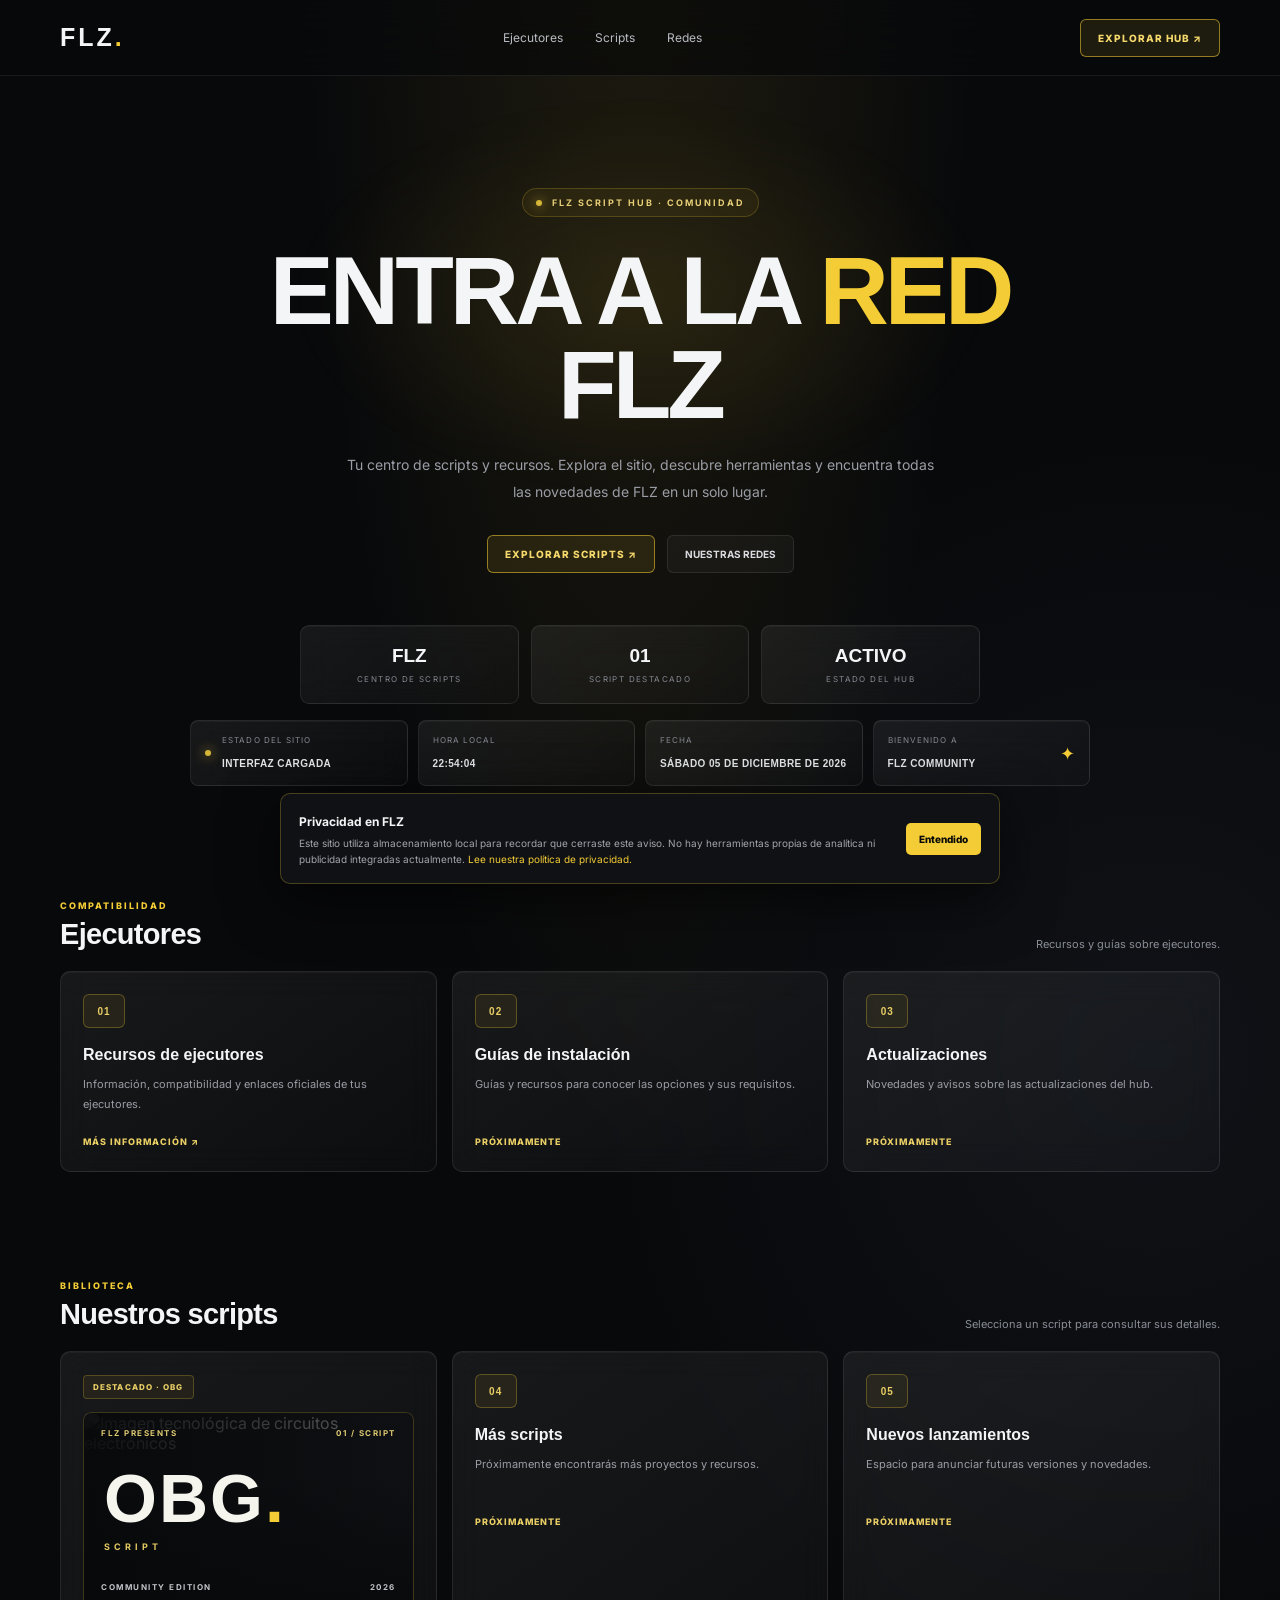
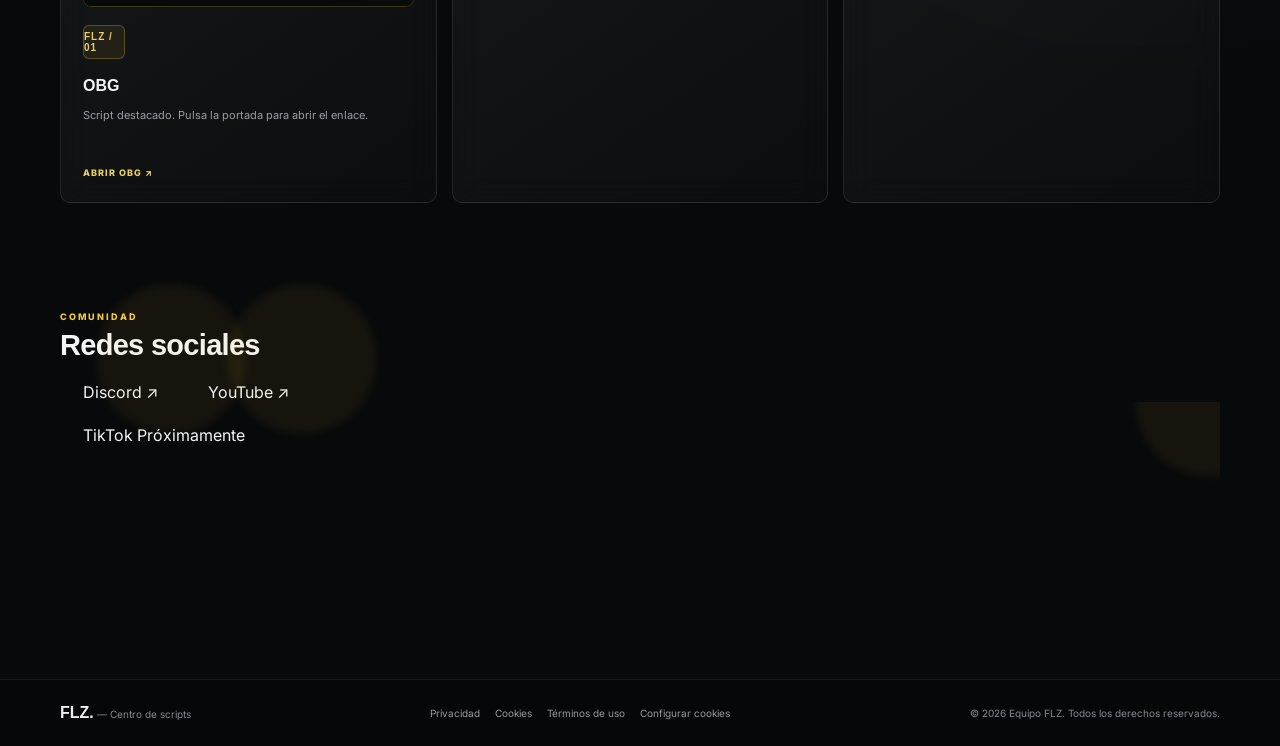
==== commit 4b9725f4: "Simplify FLZ social links into compact name-only cards" ====
--- a/index.html
+++ b/index.html
@@ -9,8 +9,8 @@
   <link rel="preconnect" href="https://fonts.googleapis.com">
   <link rel="preconnect" href="https://fonts.gstatic.com" crossorigin>
   <link href="https://fonts.googleapis.com/css2?family=Space+Grotesk:wght@400;500;600;700&family=Inter:wght@400;500;600;700;800&display=swap" rel="stylesheet">
-  <link rel="stylesheet" href="styles.css?v=11">
-  <script src="script.js?v=11" defer></script>
+  <link rel="stylesheet" href="styles.css?v=12">
+  <script src="script.js?v=12" defer></script>
 </head>
 <body>
 <div class="loader" id="flz-loader" aria-label="Cargando FLZ"><div class="loader-inner"><div class="loader-logo">FLZ<span>.</span></div><div class="loader-track"><i></i></div><small>PREPARANDO EL HUB</small></div></div>
@@ -53,11 +53,11 @@
   </section>
 
   <section class="content wrap" id="socials">
-    <div class="section-top"><div><div class="kicker">COMUNIDAD FLZ</div><h2>Nuestras redes</h2></div><p>Sigue las novedades y únete a la comunidad.</p></div>
-    <div class="cards">
-      <article class="card social-card discord-card"><div class="social-symbol">D</div><h3>Discord</h3><p>Entra al servidor y conecta con la comunidad FLZ.</p><a class="card-link" href="https://discord.gg/CrDuNZptYf" target="_blank" rel="noopener noreferrer">UNIRME A DISCORD ↗</a></article>
-      <article class="card social-card youtube-card"><div class="social-symbol">▶</div><h3>YouTube</h3><p>Encuentra publicaciones y novedades de FLZ Scripts.</p><a class="card-link" href="https://www.youtube.com/@FLZscripts" target="_blank" rel="noopener noreferrer">VER CANAL ↗</a></article>
-      <article class="card social-card tiktok-card"><div class="social-symbol">♪</div><h3>TikTok</h3><p>Estamos preparando nuestro espacio en TikTok.</p><span class="card-link">PRÓXIMAMENTE</span></article>
+    <div class="section-top"><div><div class="kicker">COMUNIDAD</div><h2>Redes sociales</h2></div></div>
+    <div class="social-list">
+      <a class="social-card" href="https://discord.gg/CrDuNZptYf" target="_blank" rel="noopener noreferrer">Discord <span>↗</span></a>
+      <a class="social-card" href="https://www.youtube.com/@FLZscripts" target="_blank" rel="noopener noreferrer">YouTube <span>↗</span></a>
+      <div class="social-card unavailable">TikTok <span>Próximamente</span></div>
     </div>
   </section>
 
--- a/styles.css
+++ b/styles.css
@@ -1,120 +1,40 @@
-:root{--yellow:#f2ca24;--yellow-soft:#c9a91f;--bg:#090909;--panel:#111;--muted:#a1a1a1;--line:#252525}
+:root{--bg:#08090b;--panel:rgba(20,22,26,.68);--line:rgba(255,255,255,.09);--text:#f4f5f6;--muted:#9a9da5;--yellow:#f3cc36;--yellow2:#d9ad18}
 *{box-sizing:border-box}
-html{scroll-behavior:smooth;scroll-padding-top:88px}
-body{margin:0;background:var(--bg);color:#f4f4f4;font-family:Inter,Arial,sans-serif;overflow-x:hidden}
-body:before{content:"";position:fixed;inset:0;pointer-events:none;z-index:-1;background:radial-gradient(ellipse at 50% 0%,#d4ad1810,transparent 38%)}
-a{color:inherit;text-decoration:none}
-button{font:inherit}
-.wrap{width:min(1120px,calc(100% - 40px));margin-inline:auto}
-header{height:74px;position:sticky;top:0;z-index:20;background:#090909ed;border-bottom:1px solid #ffffff12}
-.nav{height:100%;display:flex;align-items:center;justify-content:space-between}
-.brand{font:900 24px Orbitron,sans-serif;letter-spacing:2px}
-.brand span,h1 span,.detail-title span{color:var(--yellow)}
-.links{display:flex;gap:27px}.links a{font-size:12px;color:#bcbcbc;transition:color .2s}.links a:hover{color:var(--yellow)}
-.nav-cta,.primary{display:inline-flex;align-items:center;justify-content:center;background:var(--yellow);color:#090909;border:1px solid var(--yellow);border-radius:7px;padding:12px 16px;font-size:11px;font-weight:800;letter-spacing:.5px;transition:background .2s,transform .2s}
-.nav-cta:hover,.primary:hover{background:#ffe36b;transform:translateY(-2px)}
-.hero{text-align:center;padding:100px 0 66px}
-.eyebrow{display:inline-flex;align-items:center;gap:9px;border:1px solid #514516;background:#141208;color:#e8ce65;border-radius:4px;padding:8px 12px;font-size:9px;font-weight:700;letter-spacing:2px}
-.dot{width:6px;height:6px;background:#d8bd4b;border-radius:50%}
-h1{font:900 clamp(48px,9vw,88px)/1.04 Orbitron,sans-serif;letter-spacing:-3px;margin:26px 0 17px}
-.hero>p{max-width:570px;margin:0 auto;color:var(--muted);font-size:14px;line-height:1.85}
-.actions{display:flex;justify-content:center;gap:11px;flex-wrap:wrap;margin-top:27px}
-.secondary{display:inline-flex;align-items:center;justify-content:center;border:1px solid #373737;background:#121212;border-radius:7px;padding:12px 16px;font-size:11px;font-weight:700;color:#ddd;transition:border-color .2s,color .2s}
-.secondary:hover{border-color:var(--yellow);color:var(--yellow)}
-.stats{display:grid;grid-template-columns:repeat(3,1fr);gap:10px;max-width:650px;margin:43px auto 0}
-.stat{padding:17px 12px;border:1px solid var(--line);background:#0e0e0e;border-radius:8px}
-.stat strong{font:700 18px Orbitron,sans-serif}.stat small{display:block;color:#777;font-size:9px;letter-spacing:1.3px;margin-top:7px}
-.live-dashboard{display:grid;grid-template-columns:repeat(4,1fr);gap:9px;max-width:860px;margin:20px auto 0;text-align:left}
-.live-item{min-width:0;display:flex;align-items:center;gap:10px;padding:13px;border:1px solid var(--line);border-radius:7px;background:#0e0e0e}
-.live-item small{display:block;color:#777;font-size:8px;letter-spacing:1px;margin-bottom:5px}
-.live-item strong{font-size:10px;color:#dedede;letter-spacing:.3px}
-.live-pulse{width:6px;height:6px;border-radius:50%;background:#7fbd83;flex:none}
-.welcome-spark{margin-left:auto;color:#8f8f8f;font-size:17px}
-.content{padding:44px 0 58px;scroll-margin-top:85px}
-.section-top{display:flex;align-items:end;justify-content:space-between;margin-bottom:18px}
-.kicker,.detail-label{font-size:9px;color:var(--yellow);font-weight:800;letter-spacing:2px}
-.section-top h2{font:700 25px Orbitron,sans-serif;margin:8px 0 0}
-.section-top p{color:#858585;font-size:11px;margin:0}
-.cards{display:grid;grid-template-columns:repeat(3,minmax(0,1fr));gap:13px}
-.card{min-width:0;padding:20px;border:1px solid var(--line);border-radius:9px;background:#101010;transition:border-color .2s,transform .2s}
-.card:hover{border-color:#6b5b1d;transform:translateY(-2px)}
-.card h3{font-size:15px;margin:0 0 8px}
-.card p{color:#929292;font-size:11px;line-height:1.75;min-height:39px}
-.icon{width:36px;height:36px;display:grid;place-items:center;border:1px solid #4b4018;background:#171407;border-radius:7px;color:var(--yellow);font-size:17px;margin-bottom:16px}
-.card-link{display:inline-block;color:var(--yellow);font-size:10px;font-weight:800;margin-top:9px;letter-spacing:.5px}
-.script-featured{cursor:pointer}
-.script-featured:focus-visible{outline:2px solid var(--yellow);outline-offset:4px}
-.tag{display:inline-block;margin-bottom:13px;padding:5px 8px;border:1px solid #514516;border-radius:3px;color:#d9c35c;font-size:8px;font-weight:800;letter-spacing:1px}
-.script-cover{height:190px;margin:0 0 18px;padding:15px 17px;display:flex;flex-direction:column;justify-content:space-between;position:relative;overflow:hidden;border:1px solid #373016;border-radius:7px;background:linear-gradient(135deg,#19170e 0%,#101010 48%,#0b0b0b 100%)}
-.script-cover:before{content:"";position:absolute;inset:0;background:linear-gradient(115deg,transparent 0 48%,#ffffff05 48.2% 48.5%,transparent 48.7%);pointer-events:none}
-.cover-topline,.cover-bottom{position:relative;display:flex;justify-content:space-between;gap:8px;color:#8c8151;font-size:8px;font-weight:700;letter-spacing:1.5px}
-.cover-main{position:relative;text-align:center}
-.cover-mark{font:900 clamp(42px,6vw,60px)/1 Orbitron,sans-serif;letter-spacing:8px;color:#f4f0dc}
-.cover-mark span{color:var(--yellow)}
-.cover-rule{height:1px;width:55px;margin:12px auto 9px;background:var(--yellow)}
-.cover-subtitle{font-size:8px;color:#c7b86b;letter-spacing:3px;font-weight:700}
-.cover-version{color:#d0bd59}
-.socials{display:flex;gap:10px;flex-wrap:wrap}
-.social{flex:1;min-width:150px;padding:16px;border:1px solid var(--line);border-radius:7px;background:#101010;font-size:12px;font-weight:700;transition:border-color .2s,color .2s}
-.social:hover{border-color:#66591f;color:var(--yellow)}.social span{float:right;color:var(--yellow)}
-footer{border-top:1px solid #202020;padding:23px 0;color:#777;font-size:10px}
-.foot{display:flex;justify-content:space-between;align-items:center;gap:12px;flex-wrap:wrap}
-.foot b{font:700 15px Orbitron;color:#eee}
-.legal-links{display:flex;align-items:center;gap:14px;flex-wrap:wrap}
-.legal-links a,.legal-links button{color:#999;font-size:10px;background:none;border:0;padding:0;cursor:pointer}
-.legal-links a:hover,.legal-links button:hover{color:var(--yellow)}
-#detail{min-height:85vh;padding:50px 0 75px}
-#detail[hidden],#home[hidden]{display:none!important}
-.back{background:none;border:0;color:#aaa;cursor:pointer;margin-bottom:28px;font-size:11px}
-.back:hover{color:var(--yellow)}
-.detail-grid{display:grid;grid-template-columns:1.1fr .9fr;gap:35px;align-items:center}
-.detail-title{font:900 clamp(38px,7vw,65px) Orbitron,sans-serif;margin:14px 0}
-.detail-copy{max-width:570px;color:#aaa;line-height:1.85;font-size:13px}
-.features{display:grid;gap:12px;margin:23px 0;color:#ddd;font-size:11px}.features span{color:var(--yellow);margin-right:8px}
-.panel{padding:23px;border:1px solid #39321a;border-radius:9px;background:#101010}
-.panel-head{display:flex;justify-content:space-between;gap:8px;border-bottom:1px solid #292929;padding-bottom:14px;margin-bottom:8px;font:700 11px Orbitron,sans-serif}
-.online{font:600 9px Inter,sans-serif;color:#8fc49a}
-.panel-row{display:flex;justify-content:space-between;gap:10px;padding:12px 0;border-bottom:1px solid #242424;color:#888;font-size:11px}
-.panel-row b{color:#eee}
-.get{width:100%;margin-top:20px;padding:14px;border:0;border-radius:6px;background:var(--yellow);color:#090909;font-size:11px;font-weight:900;letter-spacing:1px;cursor:pointer}
-.get:hover{background:#ffe36b}
-.notice{text-align:center;color:#777;font-size:9px;line-height:1.6}
-#flz-cookie-banner{position:fixed;z-index:100;left:16px;right:16px;bottom:16px;max-width:720px;margin:auto;padding:16px 18px;display:none;align-items:center;justify-content:space-between;gap:18px;border:1px solid #39321a;border-radius:8px;background:#111;box-shadow:0 10px 35px #0009}
-#flz-cookie-banner.show{display:flex}
-.cookie-copy strong{font-size:12px}.cookie-copy p{margin:5px 0 0;color:#999;font-size:10px;line-height:1.6}
-.cookie-copy a{color:var(--yellow)}
-#flz-cookie-accept{flex:none;padding:10px 13px;border:0;border-radius:5px;background:var(--yellow);color:#090909;font-size:10px;font-weight:800;cursor:pointer}
-@media(max-width:760px){
- .wrap{width:min(100% - 30px,600px)}
- header{height:65px}.links{gap:12px}.links a{font-size:10px}.nav-cta{display:none}
- .hero{padding:67px 0 43px}h1{font-size:clamp(42px,11vw,65px);letter-spacing:-2px}
- .hero>p{font-size:12px}.stats{margin-top:30px;gap:7px}.stat{padding:13px 5px}.stat strong{font-size:14px}.stat small{font-size:7px;letter-spacing:.7px}
- .live-dashboard{grid-template-columns:repeat(2,minmax(0,1fr));gap:7px}.live-item{padding:10px;min-height:58px}.live-item strong{font-size:9px}
- .content{padding:33px 0 40px}.section-top{display:block}.section-top p{margin-top:7px}.section-top h2{font-size:22px}
- .cards{grid-template-columns:1fr;gap:10px}.card{padding:17px}.card p{min-height:0}
- .script-cover{height:175px}.cover-mark{font-size:48px}
- .socials{display:grid;grid-template-columns:1fr}.detail-grid{grid-template-columns:1fr;gap:22px}
- .foot{display:grid;gap:12px}.legal-links{gap:11px}
-}
-@media(max-width:390px){.links{gap:8px}.links a{font-size:9px}.brand{font-size:20px}.actions>*{width:100%}}
+html{scroll-behavior:smooth;scroll-padding-top:90px}
+body{margin:0;background:radial-gradient(ellipse at 50% -10%,rgba(243,204,54,.10),transparent 38%),radial-gradient(ellipse at 90% 45%,rgba(91,108,138,.09),transparent 35%),#08090b;color:var(--text);font-family:Inter,Arial,sans-serif;overflow-x:hidden}
+body:before{content:"";position:fixed;inset:0;pointer-events:none;z-index:-1;opacity:.23;background-image:linear-gradient(rgba(255,255,255,.025) 1px,transparent 1px),linear-gradient(90deg,rgba(255,255,255,.025) 1px,transparent 1px);background-size:48px 48px;mask-image:linear-gradient(to bottom,#000,transparent 85%)}
+a{color:inherit;text-decoration:none}button{font:inherit}.wrap{width:min(1160px,calc(100% - 48px));margin-inline:auto}
+.loader{position:fixed;inset:0;z-index:9999;display:grid;place-items:center;background:#08090b;transition:opacity .55s ease,visibility .55s ease}
+.loader.done{opacity:0;visibility:hidden;pointer-events:none}.loader-inner{width:min(260px,70vw);text-align:center}.loader-logo{font:700 42px "Space Grotesk",sans-serif;letter-spacing:5px}.loader-logo span,.brand span,h1 span,.detail-title span{color:var(--yellow)}
+.loader-track{height:2px;background:#24262b;margin:24px 0 13px;overflow:hidden}.loader-track i{display:block;height:100%;width:35%;background:var(--yellow);animation:loadbar 1.15s cubic-bezier(.65,0,.35,1) forwards}
+.loader small{font-size:9px;letter-spacing:2.5px;color:#858891}
+@keyframes loadbar{to{width:100%}}
+header{height:76px;position:sticky;top:0;z-index:50;background:rgba(8,9,11,.70);backdrop-filter:blur(22px) saturate(150%);-webkit-backdrop-filter:blur(22px) saturate(150%);border-bottom:1px solid rgba(255,255,255,.07)}
+.nav{height:100%;display:flex;align-items:center;justify-content:space-between}.brand{font:700 25px "Space Grotesk",sans-serif;letter-spacing:3px}.links{display:flex;gap:32px}.links a{font-size:12px;color:#b8bbc2;transition:color .25s}.links a:hover{color:var(--yellow)}
+.nav-cta,.primary{display:inline-flex;align-items:center;justify-content:center;padding:12px 17px;border:1px solid rgba(243,204,54,.55);border-radius:6px;background:rgba(243,204,54,.10);color:#f5d96c;font-size:10px;font-weight:800;letter-spacing:1px;transition:background .25s,border-color .25s,transform .25s}
+.nav-cta:hover,.primary:hover{background:var(--yellow);color:#111;border-color:var(--yellow);transform:translateY(-2px)}
+.hero{position:relative;text-align:center;padding:112px 0 68px}.hero:before{content:"";position:absolute;width:min(720px,95vw);height:400px;left:50%;top:20px;transform:translateX(-50%);z-index:-1;background:radial-gradient(ellipse,rgba(243,204,54,.09),transparent 68%);filter:blur(16px)}
+.eyebrow{display:inline-flex;align-items:center;gap:10px;padding:8px 13px;border:1px solid rgba(243,204,54,.2);border-radius:30px;background:rgba(243,204,54,.055);color:#e7cf78;font-size:9px;font-weight:700;letter-spacing:2px}.dot,.live-pulse{width:6px;height:6px;border-radius:50%;background:#d6b638;box-shadow:0 0 12px #d6b638}
+h1{font:700 clamp(54px,9vw,96px)/.98 "Space Grotesk",sans-serif;letter-spacing:-4px;margin:27px 0 20px}
+.hero>p{max-width:590px;margin:auto;color:var(--muted);font-size:14px;line-height:1.9}.actions{display:flex;justify-content:center;gap:12px;flex-wrap:wrap;margin-top:30px}
+.secondary{display:inline-flex;align-items:center;justify-content:center;padding:12px 17px;border:1px solid var(--line);border-radius:6px;background:rgba(255,255,255,.035);font-size:10px;font-weight:700;color:#d9dbe0;transition:.25s}.secondary:hover{border-color:rgba(243,204,54,.5);color:var(--yellow);background:rgba(243,204,54,.06)}
+.stats{display:grid;grid-template-columns:repeat(3,1fr);gap:12px;max-width:680px;margin:52px auto 0}.stat,.live-item,.card,.panel{border:1px solid var(--line);background:linear-gradient(145deg,rgba(255,255,255,.065),rgba(255,255,255,.018));backdrop-filter:blur(16px);-webkit-backdrop-filter:blur(16px);box-shadow:inset 0 1px rgba(255,255,255,.035)}
+.stat{padding:19px 12px;border-radius:9px}.stat strong{font:700 19px "Space Grotesk",sans-serif}.stat small{display:block;color:#858891;font-size:8px;letter-spacing:1.4px;margin-top:7px}
+.live-dashboard{display:grid;grid-template-columns:repeat(4,1fr);gap:10px;max-width:900px;margin:16px auto 0;text-align:left}.live-item{min-width:0;display:flex;align-items:center;gap:11px;padding:14px;border-radius:8px}.live-item small{display:block;color:#858891;font-size:8px;letter-spacing:1.1px;margin-bottom:6px}.live-item strong{font:600 10px "Space Grotesk",sans-serif;color:#e3e4e7;letter-spacing:.4px}.welcome-spark{margin-left:auto;color:var(--yellow);font-size:18px}
+.content{padding:46px 0 62px;scroll-margin-top:85px}.section-top{display:flex;align-items:end;justify-content:space-between;margin-bottom:20px}.kicker,.detail-label{font-size:9px;color:var(--yellow);font-weight:800;letter-spacing:2px}.section-top h2{font:600 29px "Space Grotesk",sans-serif;margin:7px 0 0;letter-spacing:-.7px}.section-top p{color:#898d96;font-size:11px;margin:0}
+.cards{display:grid;grid-template-columns:repeat(3,minmax(0,1fr));gap:15px}.card{min-width:0;padding:22px;border-radius:10px;transition:transform .3s ease,border-color .3s ease,background .3s ease}.card:hover{transform:translateY(-5px);border-color:rgba(243,204,54,.32);background:linear-gradient(145deg,rgba(243,204,54,.07),rgba(255,255,255,.02))}
+.card h3{font:600 16px "Space Grotesk",sans-serif;margin:0 0 8px}.card p{color:#9a9da5;font-size:11px;line-height:1.8;min-height:40px}.icon-mark{display:flex;align-items:center;justify-content:center;width:42px;height:34px;margin-bottom:18px;border:1px solid rgba(243,204,54,.28);border-radius:6px;background:rgba(243,204,54,.07);color:#e9ce65;font:700 10px "Space Grotesk",sans-serif;letter-spacing:1px}
+.card-link{display:inline-block;color:#e9ce65;font-size:9px;font-weight:800;margin-top:10px;letter-spacing:1px}.script-featured{cursor:pointer}.script-featured:focus-visible{outline:2px solid var(--yellow);outline-offset:4px}
+.tag{display:inline-block;margin-bottom:13px;padding:6px 9px;border:1px solid rgba(243,204,54,.24);border-radius:4px;color:#e9ce65;background:rgba(243,204,54,.06);font-size:8px;font-weight:800;letter-spacing:1.1px}
+.obg-cover-link{display:block;margin:0 0 18px;border-radius:8px;overflow:hidden;outline-offset:4px}.obg-cover-link:focus-visible{outline:2px solid var(--yellow)}.obg-cover{height:195px;position:relative;overflow:hidden;border:1px solid rgba(243,204,54,.2);border-radius:8px;background:#101114}
+.obg-cover img{position:absolute;inset:0;width:100%;height:100%;object-fit:cover;filter:grayscale(.75) brightness(.48) contrast(1.1);transition:transform .65s,filter .65s}.obg-cover-link:hover .obg-cover img{transform:scale(1.06);filter:grayscale(.35) brightness(.65)}
+.obg-shade{position:absolute;inset:0;background:linear-gradient(90deg,#08090bf0 0%,#08090b7d 62%,#08090b22),linear-gradient(0deg,#08090bd9,transparent 65%)}
+.obg-cover-label,.obg-cover-footer{position:absolute;left:17px;right:17px;display:flex;justify-content:space-between;color:#dfca71;font-size:8px;font-weight:700;letter-spacing:1.5px}.obg-cover-label{top:15px}.obg-cover-footer{bottom:14px;color:#c2c4c9}
+.obg-cover-title{position:absolute;left:20px;top:50%;transform:translateY(-50%);font:700 clamp(48px,7vw,68px)/.9 "Space Grotesk",sans-serif;letter-spacing:2px;color:#f5f4ed}.obg-cover-title>span{color:var(--yellow)}.obg-cover-title small{display:block;margin-top:12px;color:#e3ca62;font:700 9px Inter,sans-serif;letter-spacing:4px}
+.social-card{position:relative;overflow:hidden;min-height:215px;padding:23px}.social-symbol{width:44px;height:44px;display:grid;place-items:center;margin-bottom:20px;border-radius:12px;border:1px solid rgba(255,255,255,.13);background:rgba(255,255,255,.055);font:700 20px "Space Grotesk",sans-serif;color:#f3d66b}.social-card:after{content:"";position:absolute;width:150px;height:150px;right:-65px;top:-75px;border-radius:50%;background:rgba(243,204,54,.06);filter:blur(4px);pointer-events:none}.social-card .card-link{position:relative;z-index:1}
+footer{border-top:1px solid rgba(255,255,255,.07);padding:24px 0;color:#858891;font-size:10px;background:rgba(0,0,0,.16)}.foot{display:flex;justify-content:space-between;align-items:center;gap:12px;flex-wrap:wrap}.foot b{font:700 16px "Space Grotesk",sans-serif;color:#eee}.legal-links{display:flex;align-items:center;gap:15px;flex-wrap:wrap}.legal-links a,.legal-links button{color:#999;font-size:10px;background:none;border:0;padding:0;cursor:pointer}.legal-links a:hover,.legal-links button:hover{color:var(--yellow)}
+#detail{min-height:85vh;padding:50px 0 75px}#detail[hidden],#home[hidden]{display:none!important}.back{background:rgba(255,255,255,.04);border:1px solid var(--line);border-radius:6px;color:#bfc1c7;cursor:pointer;margin-bottom:28px;padding:10px 13px;font-size:10px}.back:hover{color:var(--yellow);border-color:rgba(243,204,54,.35)}.detail-grid{display:grid;grid-template-columns:1.1fr .9fr;gap:35px;align-items:center}.detail-title{font:700 clamp(42px,7vw,70px) "Space Grotesk",sans-serif;margin:14px 0;letter-spacing:-2px}.detail-copy{max-width:570px;color:#a4a6ad;line-height:1.9;font-size:13px}.features{display:grid;gap:13px;margin:24px 0;color:#dedfe2;font-size:11px}.features span{color:var(--yellow);margin-right:9px}.panel{padding:24px;border-radius:10px}.panel-head{display:flex;justify-content:space-between;gap:8px;border-bottom:1px solid var(--line);padding-bottom:15px;margin-bottom:8px;font:700 11px "Space Grotesk",sans-serif}.online{font:600 9px Inter,sans-serif;color:#91c99b}.panel-row{display:flex;justify-content:space-between;gap:10px;padding:13px 0;border-bottom:1px solid var(--line);color:#92959c;font-size:11px}.panel-row b{color:#eee}.get{width:100%;margin-top:20px;padding:14px;border:1px solid var(--yellow);border-radius:6px;background:var(--yellow);color:#090909;font-size:10px;font-weight:900;letter-spacing:1px;cursor:pointer;transition:filter .2s}.get:hover{filter:brightness(1.12)}.notice{text-align:center;color:#858891;font-size:9px;line-height:1.7}
+#flz-cookie-banner{position:fixed;z-index:100;left:16px;right:16px;bottom:16px;max-width:720px;margin:auto;padding:16px 18px;display:none;align-items:center;justify-content:space-between;gap:18px;border:1px solid rgba(243,204,54,.25);border-radius:10px;background:rgba(18,19,22,.94);backdrop-filter:blur(20px);box-shadow:0 16px 55px #0009}#flz-cookie-banner.show{display:flex}.cookie-copy strong{font-size:12px}.cookie-copy p{margin:5px 0 0;color:#a2a4aa;font-size:10px;line-height:1.6}.cookie-copy a{color:var(--yellow)}#flz-cookie-accept{flex:none;padding:10px 13px;border:0;border-radius:5px;background:var(--yellow);color:#090909;font-size:10px;font-weight:800;cursor:pointer}
+@media(max-width:760px){.wrap{width:min(100% - 30px,600px)}header{height:66px}.links{gap:13px}.links a{font-size:10px}.nav-cta{display:none}.hero{padding:76px 0 48px}h1{font-size:clamp(46px,11vw,68px);letter-spacing:-2px}.hero>p{font-size:12px}.stats{margin-top:34px;gap:7px}.stat{padding:14px 5px}.stat strong{font-size:15px}.stat small{font-size:7px;letter-spacing:.7px}.live-dashboard{grid-template-columns:repeat(2,minmax(0,1fr));gap:7px}.live-item{padding:11px;min-height:58px}.live-item strong{font-size:9px}.content{padding:35px 0 43px}.section-top{display:block}.section-top p{margin-top:8px}.section-top h2{font-size:25px}.cards{grid-template-columns:1fr;gap:11px}.card{padding:19px}.card p{min-height:0}.obg-cover{height:180px}.obg-cover-title{font-size:56px}.detail-grid{grid-template-columns:1fr;gap:22px}.foot{display:grid;gap:13px}.legal-links{gap:12px}}
+@media(max-width:390px){.links{gap:9px}.links a{font-size:9px}.brand{font-size:21px}.actions>*{width:100%}}
 @media(prefers-reduced-motion:reduce){html{scroll-behavior:auto}*,*:before,*:after{transition:none!important;animation:none!important}}
-
-
-.obg-cover-link{display:block;margin:0 0 18px;border-radius:7px;overflow:hidden;outline-offset:4px}
-.obg-cover-link:focus-visible{outline:2px solid var(--yellow)}
-.obg-cover{height:190px;position:relative;overflow:hidden;border:1px solid #514516;border-radius:7px;background:#101010}
-.obg-cover img{position:absolute;inset:0;width:100%;height:100%;object-fit:cover;filter:grayscale(1) brightness(.55) contrast(1.15);transition:transform .5s,filter .5s}
-.obg-cover-link:hover .obg-cover img{transform:scale(1.045);filter:grayscale(.65) brightness(.68) contrast(1.1)}
-.obg-shade{position:absolute;inset:0;background:linear-gradient(90deg,#080808e8 0%,#0909097a 55%,#09090935 100%),linear-gradient(0deg,#080808c9,transparent 60%)}
-.obg-cover-label,.obg-cover-footer{position:absolute;left:16px;right:16px;display:flex;justify-content:space-between;gap:8px;color:#d0bd59;font-size:8px;font-weight:800;letter-spacing:1.5px}
-.obg-cover-label{top:15px}
-.obg-cover-footer{bottom:14px;color:#b7b7a5}
-.obg-cover-title{position:absolute;left:18px;top:50%;transform:translateY(-50%);font:900 clamp(48px,7vw,68px)/.9 Orbitron,sans-serif;letter-spacing:3px;color:#f4f1e7;text-shadow:0 3px 22px #000}
-.obg-cover-title>span{color:var(--yellow)}
-.obg-cover-title small{display:block;margin-top:12px;color:#e3c84d;font:700 9px Inter,sans-serif;letter-spacing:5px}
-@media(max-width:760px){.obg-cover{height:175px}.obg-cover-title{font-size:56px}}
-
-
-
-#detail[hidden]{display:none!important}
-#home[hidden]{display:none!important}
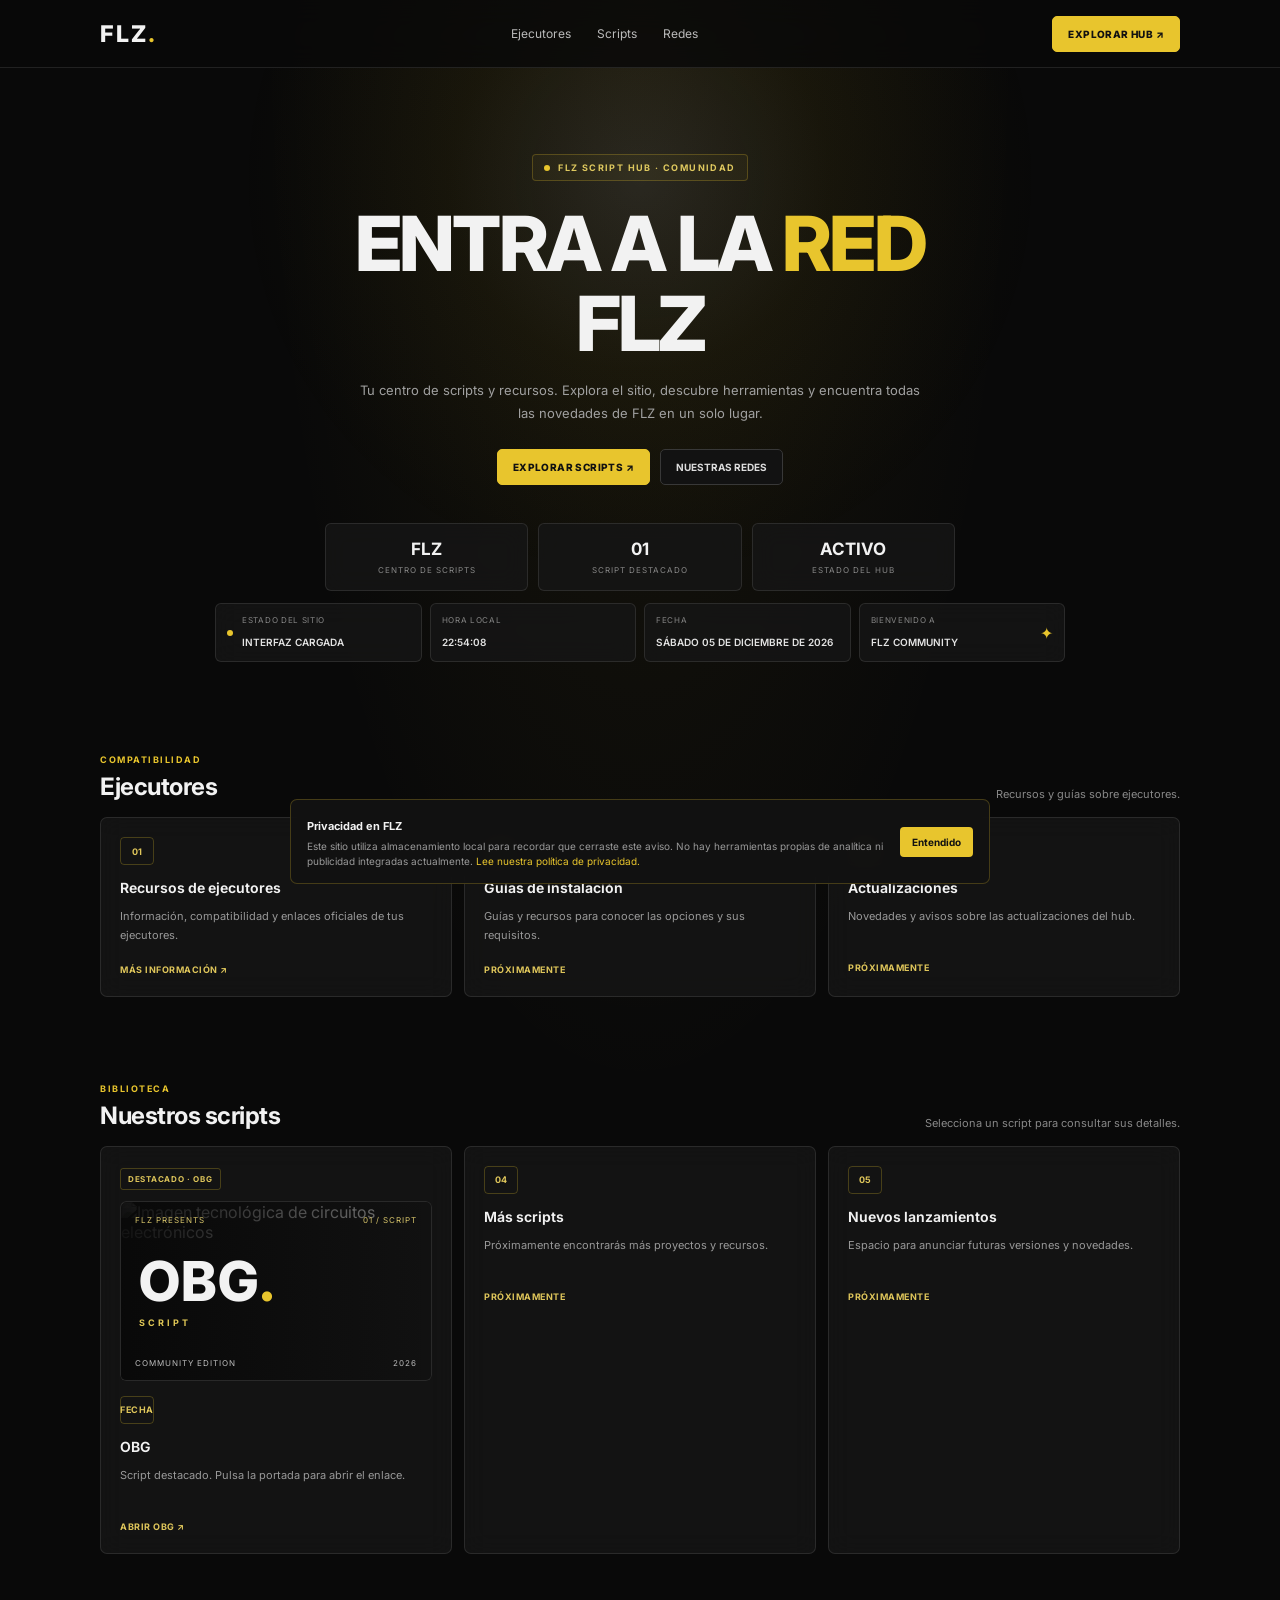
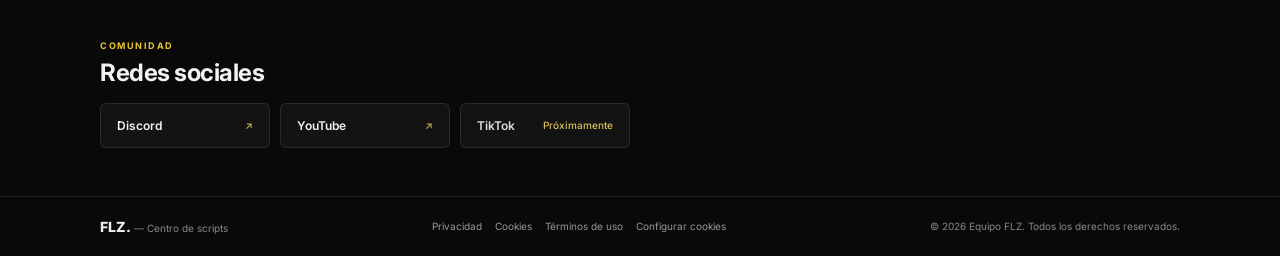
==== commit be162f3d: "Show current date on featured script card" ====
--- a/index.html
+++ b/index.html
@@ -46,7 +46,7 @@
   <section class="content wrap" id="scripts">
     <div class="section-top"><div><div class="kicker">BIBLIOTECA</div><h2>Nuestros scripts</h2></div><p>Selecciona un script para consultar sus detalles.</p></div>
     <div class="cards">
-      <article class="card script-featured"><span class="tag">DESTACADO · OBG</span><a class="obg-cover-link" href="https://cuty.io/MbhETVPObJr" target="_blank" rel="noopener noreferrer" aria-label="Abrir OBG Script"><div class="obg-cover"><img src="https://images.unsplash.com/photo-1518770660439-4636190af475?auto=format&fit=crop&w=1200&q=85" alt="Imagen tecnológica de circuitos electrónicos" loading="lazy"><div class="obg-shade"></div><div class="obg-cover-label"><span>FLZ PRESENTS</span><span>01 / SCRIPT</span></div><div class="obg-cover-title">OBG<span>.</span><small>SCRIPT</small></div><div class="obg-cover-footer"><span>COMMUNITY EDITION</span><span>2026</span></div></div></a><div class="icon-mark">FLZ / 01</div><h3>OBG</h3><p>Script destacado. Pulsa la portada para abrir el enlace.</p><a class="card-link" href="https://cuty.io/MbhETVPObJr" target="_blank" rel="noopener noreferrer">ABRIR OBG ↗</a></article>
+      <article class="card script-featured"><span class="tag">DESTACADO · OBG</span><a class="obg-cover-link" href="https://cuty.io/MbhETVPObJr" target="_blank" rel="noopener noreferrer" aria-label="Abrir OBG Script"><div class="obg-cover"><img src="https://images.unsplash.com/photo-1518770660439-4636190af475?auto=format&fit=crop&w=1200&q=85" alt="Imagen tecnológica de circuitos electrónicos" loading="lazy"><div class="obg-shade"></div><div class="obg-cover-label"><span>FLZ PRESENTS</span><span>01 / SCRIPT</span></div><div class="obg-cover-title">OBG<span>.</span><small>SCRIPT</small></div><div class="obg-cover-footer"><span>COMMUNITY EDITION</span><span>2026</span></div></div></a><div class="icon-mark" id="script-date">FECHA</div><h3>OBG</h3><p>Script destacado. Pulsa la portada para abrir el enlace.</p><a class="card-link" href="https://cuty.io/MbhETVPObJr" target="_blank" rel="noopener noreferrer">ABRIR OBG ↗</a></article>
       <article class="card"><div class="icon-mark">04</div><h3>Más scripts</h3><p>Próximamente encontrarás más proyectos y recursos.</p><span class="card-link">PRÓXIMAMENTE</span></article>
       <article class="card"><div class="icon-mark">05</div><h3>Nuevos lanzamientos</h3><p>Espacio para anunciar futuras versiones y novedades.</p><span class="card-link">PRÓXIMAMENTE</span></article>
     </div>
--- a/styles.css
+++ b/styles.css
@@ -1,40 +1,51 @@
-:root{--bg:#08090b;--panel:rgba(20,22,26,.68);--line:rgba(255,255,255,.09);--text:#f4f5f6;--muted:#9a9da5;--yellow:#f3cc36;--yellow2:#d9ad18}
+:root{--bg:#090909;--surface:rgba(22,22,22,.78);--line:rgba(255,255,255,.10);--text:#f2f2f2;--muted:#a0a0a0;--yellow:#e8c52d}
 *{box-sizing:border-box}
-html{scroll-behavior:smooth;scroll-padding-top:90px}
-body{margin:0;background:radial-gradient(ellipse at 50% -10%,rgba(243,204,54,.10),transparent 38%),radial-gradient(ellipse at 90% 45%,rgba(91,108,138,.09),transparent 35%),#08090b;color:var(--text);font-family:Inter,Arial,sans-serif;overflow-x:hidden}
-body:before{content:"";position:fixed;inset:0;pointer-events:none;z-index:-1;opacity:.23;background-image:linear-gradient(rgba(255,255,255,.025) 1px,transparent 1px),linear-gradient(90deg,rgba(255,255,255,.025) 1px,transparent 1px);background-size:48px 48px;mask-image:linear-gradient(to bottom,#000,transparent 85%)}
-a{color:inherit;text-decoration:none}button{font:inherit}.wrap{width:min(1160px,calc(100% - 48px));margin-inline:auto}
-.loader{position:fixed;inset:0;z-index:9999;display:grid;place-items:center;background:#08090b;transition:opacity .55s ease,visibility .55s ease}
-.loader.done{opacity:0;visibility:hidden;pointer-events:none}.loader-inner{width:min(260px,70vw);text-align:center}.loader-logo{font:700 42px "Space Grotesk",sans-serif;letter-spacing:5px}.loader-logo span,.brand span,h1 span,.detail-title span{color:var(--yellow)}
-.loader-track{height:2px;background:#24262b;margin:24px 0 13px;overflow:hidden}.loader-track i{display:block;height:100%;width:35%;background:var(--yellow);animation:loadbar 1.15s cubic-bezier(.65,0,.35,1) forwards}
-.loader small{font-size:9px;letter-spacing:2.5px;color:#858891}
-@keyframes loadbar{to{width:100%}}
-header{height:76px;position:sticky;top:0;z-index:50;background:rgba(8,9,11,.70);backdrop-filter:blur(22px) saturate(150%);-webkit-backdrop-filter:blur(22px) saturate(150%);border-bottom:1px solid rgba(255,255,255,.07)}
-.nav{height:100%;display:flex;align-items:center;justify-content:space-between}.brand{font:700 25px "Space Grotesk",sans-serif;letter-spacing:3px}.links{display:flex;gap:32px}.links a{font-size:12px;color:#b8bbc2;transition:color .25s}.links a:hover{color:var(--yellow)}
-.nav-cta,.primary{display:inline-flex;align-items:center;justify-content:center;padding:12px 17px;border:1px solid rgba(243,204,54,.55);border-radius:6px;background:rgba(243,204,54,.10);color:#f5d96c;font-size:10px;font-weight:800;letter-spacing:1px;transition:background .25s,border-color .25s,transform .25s}
-.nav-cta:hover,.primary:hover{background:var(--yellow);color:#111;border-color:var(--yellow);transform:translateY(-2px)}
-.hero{position:relative;text-align:center;padding:112px 0 68px}.hero:before{content:"";position:absolute;width:min(720px,95vw);height:400px;left:50%;top:20px;transform:translateX(-50%);z-index:-1;background:radial-gradient(ellipse,rgba(243,204,54,.09),transparent 68%);filter:blur(16px)}
-.eyebrow{display:inline-flex;align-items:center;gap:10px;padding:8px 13px;border:1px solid rgba(243,204,54,.2);border-radius:30px;background:rgba(243,204,54,.055);color:#e7cf78;font-size:9px;font-weight:700;letter-spacing:2px}.dot,.live-pulse{width:6px;height:6px;border-radius:50%;background:#d6b638;box-shadow:0 0 12px #d6b638}
-h1{font:700 clamp(54px,9vw,96px)/.98 "Space Grotesk",sans-serif;letter-spacing:-4px;margin:27px 0 20px}
-.hero>p{max-width:590px;margin:auto;color:var(--muted);font-size:14px;line-height:1.9}.actions{display:flex;justify-content:center;gap:12px;flex-wrap:wrap;margin-top:30px}
-.secondary{display:inline-flex;align-items:center;justify-content:center;padding:12px 17px;border:1px solid var(--line);border-radius:6px;background:rgba(255,255,255,.035);font-size:10px;font-weight:700;color:#d9dbe0;transition:.25s}.secondary:hover{border-color:rgba(243,204,54,.5);color:var(--yellow);background:rgba(243,204,54,.06)}
-.stats{display:grid;grid-template-columns:repeat(3,1fr);gap:12px;max-width:680px;margin:52px auto 0}.stat,.live-item,.card,.panel{border:1px solid var(--line);background:linear-gradient(145deg,rgba(255,255,255,.065),rgba(255,255,255,.018));backdrop-filter:blur(16px);-webkit-backdrop-filter:blur(16px);box-shadow:inset 0 1px rgba(255,255,255,.035)}
-.stat{padding:19px 12px;border-radius:9px}.stat strong{font:700 19px "Space Grotesk",sans-serif}.stat small{display:block;color:#858891;font-size:8px;letter-spacing:1.4px;margin-top:7px}
-.live-dashboard{display:grid;grid-template-columns:repeat(4,1fr);gap:10px;max-width:900px;margin:16px auto 0;text-align:left}.live-item{min-width:0;display:flex;align-items:center;gap:11px;padding:14px;border-radius:8px}.live-item small{display:block;color:#858891;font-size:8px;letter-spacing:1.1px;margin-bottom:6px}.live-item strong{font:600 10px "Space Grotesk",sans-serif;color:#e3e4e7;letter-spacing:.4px}.welcome-spark{margin-left:auto;color:var(--yellow);font-size:18px}
-.content{padding:46px 0 62px;scroll-margin-top:85px}.section-top{display:flex;align-items:end;justify-content:space-between;margin-bottom:20px}.kicker,.detail-label{font-size:9px;color:var(--yellow);font-weight:800;letter-spacing:2px}.section-top h2{font:600 29px "Space Grotesk",sans-serif;margin:7px 0 0;letter-spacing:-.7px}.section-top p{color:#898d96;font-size:11px;margin:0}
-.cards{display:grid;grid-template-columns:repeat(3,minmax(0,1fr));gap:15px}.card{min-width:0;padding:22px;border-radius:10px;transition:transform .3s ease,border-color .3s ease,background .3s ease}.card:hover{transform:translateY(-5px);border-color:rgba(243,204,54,.32);background:linear-gradient(145deg,rgba(243,204,54,.07),rgba(255,255,255,.02))}
-.card h3{font:600 16px "Space Grotesk",sans-serif;margin:0 0 8px}.card p{color:#9a9da5;font-size:11px;line-height:1.8;min-height:40px}.icon-mark{display:flex;align-items:center;justify-content:center;width:42px;height:34px;margin-bottom:18px;border:1px solid rgba(243,204,54,.28);border-radius:6px;background:rgba(243,204,54,.07);color:#e9ce65;font:700 10px "Space Grotesk",sans-serif;letter-spacing:1px}
-.card-link{display:inline-block;color:#e9ce65;font-size:9px;font-weight:800;margin-top:10px;letter-spacing:1px}.script-featured{cursor:pointer}.script-featured:focus-visible{outline:2px solid var(--yellow);outline-offset:4px}
-.tag{display:inline-block;margin-bottom:13px;padding:6px 9px;border:1px solid rgba(243,204,54,.24);border-radius:4px;color:#e9ce65;background:rgba(243,204,54,.06);font-size:8px;font-weight:800;letter-spacing:1.1px}
-.obg-cover-link{display:block;margin:0 0 18px;border-radius:8px;overflow:hidden;outline-offset:4px}.obg-cover-link:focus-visible{outline:2px solid var(--yellow)}.obg-cover{height:195px;position:relative;overflow:hidden;border:1px solid rgba(243,204,54,.2);border-radius:8px;background:#101114}
-.obg-cover img{position:absolute;inset:0;width:100%;height:100%;object-fit:cover;filter:grayscale(.75) brightness(.48) contrast(1.1);transition:transform .65s,filter .65s}.obg-cover-link:hover .obg-cover img{transform:scale(1.06);filter:grayscale(.35) brightness(.65)}
-.obg-shade{position:absolute;inset:0;background:linear-gradient(90deg,#08090bf0 0%,#08090b7d 62%,#08090b22),linear-gradient(0deg,#08090bd9,transparent 65%)}
-.obg-cover-label,.obg-cover-footer{position:absolute;left:17px;right:17px;display:flex;justify-content:space-between;color:#dfca71;font-size:8px;font-weight:700;letter-spacing:1.5px}.obg-cover-label{top:15px}.obg-cover-footer{bottom:14px;color:#c2c4c9}
-.obg-cover-title{position:absolute;left:20px;top:50%;transform:translateY(-50%);font:700 clamp(48px,7vw,68px)/.9 "Space Grotesk",sans-serif;letter-spacing:2px;color:#f5f4ed}.obg-cover-title>span{color:var(--yellow)}.obg-cover-title small{display:block;margin-top:12px;color:#e3ca62;font:700 9px Inter,sans-serif;letter-spacing:4px}
-.social-card{position:relative;overflow:hidden;min-height:215px;padding:23px}.social-symbol{width:44px;height:44px;display:grid;place-items:center;margin-bottom:20px;border-radius:12px;border:1px solid rgba(255,255,255,.13);background:rgba(255,255,255,.055);font:700 20px "Space Grotesk",sans-serif;color:#f3d66b}.social-card:after{content:"";position:absolute;width:150px;height:150px;right:-65px;top:-75px;border-radius:50%;background:rgba(243,204,54,.06);filter:blur(4px);pointer-events:none}.social-card .card-link{position:relative;z-index:1}
-footer{border-top:1px solid rgba(255,255,255,.07);padding:24px 0;color:#858891;font-size:10px;background:rgba(0,0,0,.16)}.foot{display:flex;justify-content:space-between;align-items:center;gap:12px;flex-wrap:wrap}.foot b{font:700 16px "Space Grotesk",sans-serif;color:#eee}.legal-links{display:flex;align-items:center;gap:15px;flex-wrap:wrap}.legal-links a,.legal-links button{color:#999;font-size:10px;background:none;border:0;padding:0;cursor:pointer}.legal-links a:hover,.legal-links button:hover{color:var(--yellow)}
-#detail{min-height:85vh;padding:50px 0 75px}#detail[hidden],#home[hidden]{display:none!important}.back{background:rgba(255,255,255,.04);border:1px solid var(--line);border-radius:6px;color:#bfc1c7;cursor:pointer;margin-bottom:28px;padding:10px 13px;font-size:10px}.back:hover{color:var(--yellow);border-color:rgba(243,204,54,.35)}.detail-grid{display:grid;grid-template-columns:1.1fr .9fr;gap:35px;align-items:center}.detail-title{font:700 clamp(42px,7vw,70px) "Space Grotesk",sans-serif;margin:14px 0;letter-spacing:-2px}.detail-copy{max-width:570px;color:#a4a6ad;line-height:1.9;font-size:13px}.features{display:grid;gap:13px;margin:24px 0;color:#dedfe2;font-size:11px}.features span{color:var(--yellow);margin-right:9px}.panel{padding:24px;border-radius:10px}.panel-head{display:flex;justify-content:space-between;gap:8px;border-bottom:1px solid var(--line);padding-bottom:15px;margin-bottom:8px;font:700 11px "Space Grotesk",sans-serif}.online{font:600 9px Inter,sans-serif;color:#91c99b}.panel-row{display:flex;justify-content:space-between;gap:10px;padding:13px 0;border-bottom:1px solid var(--line);color:#92959c;font-size:11px}.panel-row b{color:#eee}.get{width:100%;margin-top:20px;padding:14px;border:1px solid var(--yellow);border-radius:6px;background:var(--yellow);color:#090909;font-size:10px;font-weight:900;letter-spacing:1px;cursor:pointer;transition:filter .2s}.get:hover{filter:brightness(1.12)}.notice{text-align:center;color:#858891;font-size:9px;line-height:1.7}
-#flz-cookie-banner{position:fixed;z-index:100;left:16px;right:16px;bottom:16px;max-width:720px;margin:auto;padding:16px 18px;display:none;align-items:center;justify-content:space-between;gap:18px;border:1px solid rgba(243,204,54,.25);border-radius:10px;background:rgba(18,19,22,.94);backdrop-filter:blur(20px);box-shadow:0 16px 55px #0009}#flz-cookie-banner.show{display:flex}.cookie-copy strong{font-size:12px}.cookie-copy p{margin:5px 0 0;color:#a2a4aa;font-size:10px;line-height:1.6}.cookie-copy a{color:var(--yellow)}#flz-cookie-accept{flex:none;padding:10px 13px;border:0;border-radius:5px;background:var(--yellow);color:#090909;font-size:10px;font-weight:800;cursor:pointer}
-@media(max-width:760px){.wrap{width:min(100% - 30px,600px)}header{height:66px}.links{gap:13px}.links a{font-size:10px}.nav-cta{display:none}.hero{padding:76px 0 48px}h1{font-size:clamp(46px,11vw,68px);letter-spacing:-2px}.hero>p{font-size:12px}.stats{margin-top:34px;gap:7px}.stat{padding:14px 5px}.stat strong{font-size:15px}.stat small{font-size:7px;letter-spacing:.7px}.live-dashboard{grid-template-columns:repeat(2,minmax(0,1fr));gap:7px}.live-item{padding:11px;min-height:58px}.live-item strong{font-size:9px}.content{padding:35px 0 43px}.section-top{display:block}.section-top p{margin-top:8px}.section-top h2{font-size:25px}.cards{grid-template-columns:1fr;gap:11px}.card{padding:19px}.card p{min-height:0}.obg-cover{height:180px}.obg-cover-title{font-size:56px}.detail-grid{grid-template-columns:1fr;gap:22px}.foot{display:grid;gap:13px}.legal-links{gap:12px}}
-@media(max-width:390px){.links{gap:9px}.links a{font-size:9px}.brand{font-size:21px}.actions>*{width:100%}}
-@media(prefers-reduced-motion:reduce){html{scroll-behavior:auto}*,*:before,*:after{transition:none!important;animation:none!important}}
+html{scroll-behavior:smooth;scroll-padding-top:82px}
+body{margin:0;background:radial-gradient(ellipse at 50% 0%,rgba(232,197,45,.07),transparent 42%),#090909;color:var(--text);font-family:Inter,Arial,sans-serif;overflow-x:hidden}
+a{color:inherit;text-decoration:none}button{font:inherit}.wrap{width:min(1080px,calc(100% - 44px));margin-inline:auto}
+.loader{position:fixed;inset:0;z-index:9999;display:grid;place-items:center;background:#090909;transition:opacity .45s ease,visibility .45s ease}.loader.done{opacity:0;visibility:hidden;pointer-events:none}.loader-inner{width:220px;text-align:center}.loader-logo{font:800 38px Inter,sans-serif;letter-spacing:4px}.loader-logo span,.brand span,h1 span,.detail-title span{color:var(--yellow)}.loader-track{height:2px;background:#292929;margin:20px 0 12px;overflow:hidden}.loader-track i{display:block;width:35%;height:100%;background:var(--yellow);animation:loadbar 1.1s ease forwards}.loader small{font-size:9px;letter-spacing:2px;color:#888}@keyframes loadbar{to{width:100%}}
+header{height:68px;position:sticky;top:0;z-index:50;background:rgba(9,9,9,.82);backdrop-filter:blur(14px);-webkit-backdrop-filter:blur(14px);border-bottom:1px solid var(--line)}
+.nav{height:100%;display:flex;align-items:center;justify-content:space-between}.brand{font-size:23px;font-weight:800;letter-spacing:2px}.links{display:flex;gap:26px}.links a{font-size:12px;color:#bbb;transition:color .18s}.links a:hover{color:var(--yellow)}
+.nav-cta,.primary{display:inline-flex;align-items:center;justify-content:center;padding:11px 15px;border:1px solid var(--yellow);border-radius:5px;background:var(--yellow);color:#111;font-size:10px;font-weight:800;letter-spacing:.4px;transition:background .18s}.nav-cta:hover,.primary:hover{background:#f5d94e}
+.hero{text-align:center;padding:86px 0 54px}.eyebrow{display:inline-flex;align-items:center;gap:8px;padding:7px 11px;border:1px solid rgba(232,197,45,.24);border-radius:4px;color:#dfc95f;background:rgba(232,197,45,.045);font-size:9px;font-weight:700;letter-spacing:1.4px}.dot,.live-pulse{width:6px;height:6px;border-radius:50%;background:var(--yellow)}
+h1{font:800 clamp(48px,7vw,76px)/1.05 Inter,Arial,sans-serif;letter-spacing:-2.8px;margin:23px 0 15px}.hero>p{max-width:560px;margin:0 auto;color:var(--muted);font-size:13px;line-height:1.8}
+.actions{display:flex;justify-content:center;gap:10px;flex-wrap:wrap;margin-top:24px}.secondary{display:inline-flex;align-items:center;justify-content:center;padding:11px 15px;border:1px solid #383838;border-radius:5px;background:#121212;color:#ddd;font-size:10px;font-weight:700;transition:border-color .18s}.secondary:hover{border-color:#8c7826}
+.stats{display:grid;grid-template-columns:repeat(3,1fr);gap:10px;max-width:630px;margin:38px auto 0}.stat,.live-item,.card,.panel{background:var(--surface);border:1px solid var(--line);backdrop-filter:blur(12px);-webkit-backdrop-filter:blur(12px)}
+.stat{padding:15px 10px;border-radius:6px}.stat strong{font-size:17px;font-weight:700}.stat small{display:block;margin-top:6px;color:#888;font-size:8px;letter-spacing:1px}
+.live-dashboard{display:grid;grid-template-columns:repeat(4,1fr);gap:8px;max-width:850px;margin:12px auto 0;text-align:left}.live-item{display:flex;align-items:center;gap:9px;min-width:0;padding:11px;border-radius:6px}.live-item small{display:block;color:#858585;font-size:8px;letter-spacing:.7px;margin-bottom:5px}.live-item strong{font-size:10px;font-weight:600;color:#e4e4e4}.welcome-spark{margin-left:auto;color:var(--yellow)}
+.content{padding:38px 0 48px;scroll-margin-top:78px}.section-top{display:flex;align-items:end;justify-content:space-between;margin-bottom:16px}.kicker,.detail-label{font-size:9px;color:var(--yellow);font-weight:700;letter-spacing:1.5px}.section-top h2{font-size:24px;font-weight:700;letter-spacing:-.5px;margin:7px 0 0}.section-top p{font-size:11px;color:#888;margin:0}
+.cards{display:grid;grid-template-columns:repeat(3,minmax(0,1fr));gap:12px}.card{min-width:0;padding:19px;border-radius:7px;transition:border-color .18s}.card:hover{border-color:rgba(232,197,45,.35)}.card h3{font-size:14px;font-weight:650;margin:0 0 7px}.card p{font-size:11px;line-height:1.7;color:#999;min-height:36px}.icon-mark{display:flex;align-items:center;justify-content:center;width:34px;height:28px;margin-bottom:14px;border:1px solid rgba(232,197,45,.25);border-radius:4px;color:#dfc65b;font-size:9px;font-weight:700;letter-spacing:.5px}.card-link{display:inline-block;margin-top:8px;color:#dfc65b;font-size:9px;font-weight:700;letter-spacing:.5px}.script-featured{cursor:pointer}.script-featured:focus-visible{outline:2px solid var(--yellow);outline-offset:3px}
+.tag{display:inline-block;margin-bottom:11px;padding:5px 7px;border:1px solid rgba(232,197,45,.25);border-radius:3px;color:#dfc65b;font-size:8px;font-weight:700;letter-spacing:.7px}
+.obg-cover-link{display:block;margin:0 0 15px;border-radius:6px;overflow:hidden}.obg-cover{height:180px;position:relative;overflow:hidden;border:1px solid var(--line);border-radius:6px;background:#111}.obg-cover img{position:absolute;inset:0;width:100%;height:100%;object-fit:cover;filter:grayscale(.8) brightness(.5);transition:filter .25s}.obg-cover-link:hover img{filter:grayscale(.5) brightness(.62)}.obg-shade{position:absolute;inset:0;background:linear-gradient(90deg,#080808e8,transparent)}.obg-cover-label,.obg-cover-footer{position:absolute;left:14px;right:14px;display:flex;justify-content:space-between;color:#d8c56b;font-size:8px;letter-spacing:1px}.obg-cover-label{top:13px}.obg-cover-footer{bottom:12px;color:#bbb}.obg-cover-title{position:absolute;left:18px;top:50%;transform:translateY(-50%);font:800 55px/1 Inter,sans-serif;letter-spacing:1px}.obg-cover-title>span{color:var(--yellow)}.obg-cover-title small{display:block;margin-top:8px;color:#e2c957;font:700 9px Inter,sans-serif;letter-spacing:3px}
+.social-list{display:flex;gap:10px;flex-wrap:wrap}.social-card{display:flex;align-items:center;justify-content:space-between;gap:20px;min-width:170px;padding:14px 16px;border:1px solid var(--line);border-radius:6px;background:var(--surface);font-size:12px;font-weight:600;transition:border-color .18s,background .18s}.social-card:hover{border-color:rgba(232,197,45,.38);background:rgba(232,197,45,.045)}.social-card span{color:#d8c15a;font-size:10px;font-weight:500}.social-card.unavailable{color:#ddd}
+footer{border-top:1px solid var(--line);padding:21px 0;color:#888;font-size:10px}.foot{display:flex;justify-content:space-between;align-items:center;gap:12px;flex-wrap:wrap}.foot b{font-size:14px;color:#eee;font-weight:800}.legal-links{display:flex;gap:13px;flex-wrap:wrap}.legal-links a,.legal-links button{background:none;border:0;padding:0;color:#999;font-size:10px;cursor:pointer}.legal-links a:hover,.legal-links button:hover{color:var(--yellow)}
+#detail{min-height:85vh;padding:42px 0 65px}#detail[hidden],#home[hidden]{display:none!important}.back{padding:9px 12px;margin-bottom:24px;background:#141414;border:1px solid var(--line);border-radius:5px;color:#bbb;font-size:10px;cursor:pointer}.back:hover{border-color:var(--yellow)}.detail-grid{display:grid;grid-template-columns:1.1fr .9fr;gap:30px;align-items:center}.detail-title{font-size:54px;font-weight:800;letter-spacing:-2px;margin:13px 0}.detail-copy{max-width:560px;color:#aaa;font-size:12px;line-height:1.8}.features{display:grid;gap:11px;margin:22px 0;color:#ddd;font-size:11px}.features span{color:var(--yellow);margin-right:8px}.panel{padding:21px;border-radius:7px}.panel-head{display:flex;justify-content:space-between;gap:8px;border-bottom:1px solid var(--line);padding-bottom:13px;margin-bottom:7px;font-size:10px;font-weight:700}.online{font-size:9px;color:#91c99b}.panel-row{display:flex;justify-content:space-between;gap:10px;padding:11px 0;border-bottom:1px solid var(--line);color:#999;font-size:10px}.panel-row b{color:#eee}.get{width:100%;margin-top:18px;padding:12px;border:0;border-radius:5px;background:var(--yellow);color:#111;font-size:10px;font-weight:800;cursor:pointer}.notice{text-align:center;color:#888;font-size:9px;line-height:1.6}
+#flz-cookie-banner{position:fixed;z-index:100;left:16px;right:16px;bottom:16px;max-width:700px;margin:auto;padding:14px 16px;display:none;align-items:center;justify-content:space-between;gap:15px;border:1px solid rgba(232,197,45,.24);border-radius:7px;background:rgba(18,18,18,.96);backdrop-filter:blur(12px)}#flz-cookie-banner.show{display:flex}.cookie-copy strong{font-size:11px}.cookie-copy p{margin:5px 0 0;color:#999;font-size:10px;line-height:1.5}.cookie-copy a{color:var(--yellow)}#flz-cookie-accept{padding:9px 12px;border:0;border-radius:4px;background:var(--yellow);color:#111;font-size:10px;font-weight:700;cursor:pointer}
+@media(max-width:760px){.wrap{width:calc(100% - 30px)}header{height:62px}.links{gap:12px}.links a{font-size:10px}.nav-cta{display:none}.hero{padding:65px 0 40px}h1{font-size:clamp(42px,10vw,62px);letter-spacing:-1.8px}.hero>p{font-size:12px}.stats{margin-top:28px;gap:6px}.stat{padding:12px 4px}.stat strong{font-size:14px}.stat small{font-size:7px;letter-spacing:.4px}.live-dashboard{grid-template-columns:repeat(2,minmax(0,1fr))}.live-item{padding:9px;min-height:54px}.live-item strong{font-size:9px}.content{padding:30px 0 38px}.section-top{display:block}.section-top p{margin-top:7px}.section-top h2{font-size:21px}.cards{grid-template-columns:1fr;gap:9px}.card{padding:16px}.card p{min-height:0}.obg-cover{height:165px}.obg-cover-title{font-size:48px}.social-list{display:grid;grid-template-columns:1fr}.social-card{min-width:0}.detail-grid{grid-template-columns:1fr;gap:20px}.detail-title{font-size:44px}.foot{display:grid;gap:10px}.legal-links{gap:10px}}
+@media(max-width:380px){.links{gap:8px}.links a{font-size:9px}.brand{font-size:20px}.actions>*{width:100%}}
+@media(prefers-reduced-motion:reduce){html{scroll-behavior:auto}*,*:before,*:after{animation:none!important;transition:none!important}}
+
+
+/* FLZ · subtle macOS-inspired pointer light */
+:root{--pointer-x:50vw;--pointer-y:20vh}
+body{isolation:isolate}
+body::before{content:"";position:fixed;inset:0;z-index:-1;pointer-events:none;background:radial-gradient(520px circle at var(--pointer-x) var(--pointer-y),rgba(255,255,255,.075),rgba(232,197,45,.025) 38%,transparent 72%);opacity:.9;transition:opacity .25s ease}
+.card,.stat,.live-item,.social-card,.panel,.secondary,.nav-cta,.primary{position:relative;isolation:isolate;overflow:hidden}
+.card::after,.stat::after,.live-item::after,.social-card::after,.panel::after,.secondary::after,.nav-cta::after,.primary::after{content:"";position:absolute;inset:0;pointer-events:none;border-radius:inherit;background:radial-gradient(260px circle at var(--local-x,50%) var(--local-y,50%),rgba(255,255,255,.12),rgba(232,197,45,.035) 42%,transparent 72%);opacity:0;transition:opacity .28s ease}
+.card:hover::after,.stat:hover::after,.live-item:hover::after,.social-card:hover::after,.panel:hover::after,.secondary:hover::after,.nav-cta:hover::after,.primary:hover::after{opacity:1}
+.card,.stat,.live-item,.social-card,.panel{transition:transform .28s cubic-bezier(.2,.7,.2,1),border-color .28s ease,background .28s ease,box-shadow .28s ease}
+.card:hover,.social-card:hover{transform:translateY(-3px);border-color:rgba(255,255,255,.22);box-shadow:0 12px 34px rgba(0,0,0,.22),inset 0 1px 0 rgba(255,255,255,.06)}
+.stat:hover,.live-item:hover{border-color:rgba(255,255,255,.2)}
+a,button,.executor-coming,.script-featured{-webkit-tap-highlight-color:transparent}
+a:focus-visible,button:focus-visible,.executor-coming:focus-visible{outline:2px solid rgba(232,197,45,.8);outline-offset:4px}
+@media(hover:none),(prefers-reduced-motion:reduce){body::before{display:none}.card:hover,.social-card:hover{transform:none}.card::after,.stat::after,.live-item::after,.social-card::after,.panel::after,.secondary::after,.nav-cta::after,.primary::after{display:none}}
+
+
+/* FIX: keep the ambient pointer light visible above the page background */
+body::before{display:block!important;position:fixed;inset:0;z-index:0;pointer-events:none;opacity:1;background:radial-gradient(560px circle at var(--pointer-x,50vw) var(--pointer-y,20vh),rgba(255,255,255,.085),rgba(232,197,45,.035) 34%,transparent 72%)}
+body > header,body > main,body > section,body > footer{position:relative;z-index:1}
+body{
+ background:radial-gradient(ellipse at 50% 0%,rgba(232,197,45,.07),transparent 42%),#090909!important;
+}
+.card::after,.stat::after,.live-item::after,.social-card::after,.panel::after,.secondary::after,.nav-cta::after,.primary::after{z-index:2}
+.card>* ,.stat>* ,.live-item>* ,.social-card>* ,.panel>* ,.secondary>* ,.nav-cta>* ,.primary>*{position:relative;z-index:1}
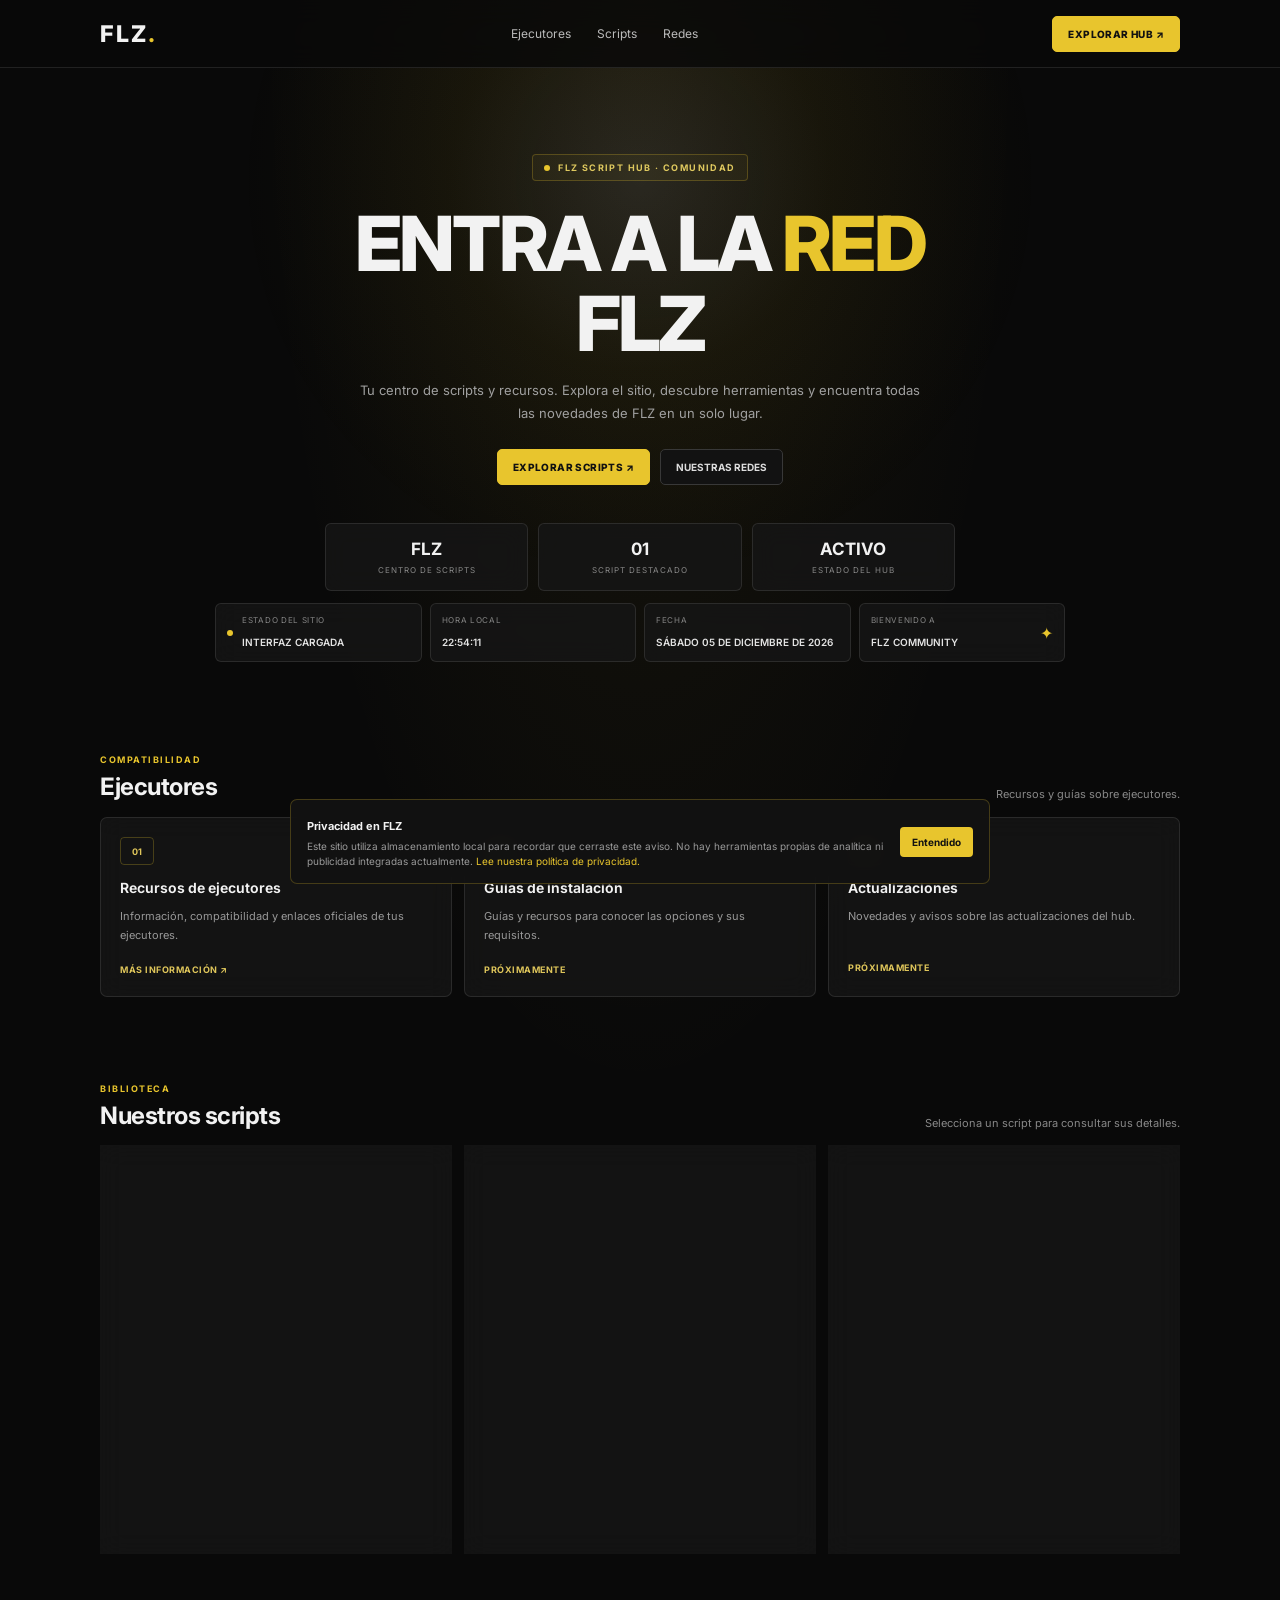
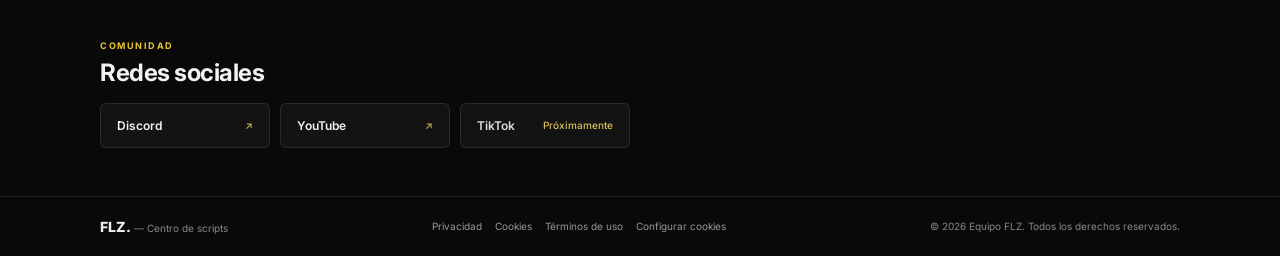
==== commit 76aa9693: "Show today's date by default and refresh script cache" ====
--- a/index.html
+++ b/index.html
@@ -10,7 +10,7 @@
   <link rel="preconnect" href="https://fonts.gstatic.com" crossorigin>
   <link href="https://fonts.googleapis.com/css2?family=Space+Grotesk:wght@400;500;600;700&family=Inter:wght@400;500;600;700;800&display=swap" rel="stylesheet">
   <link rel="stylesheet" href="styles.css?v=12">
-  <script src="script.js?v=12" defer></script>
+  <script src="script.js?v=13" defer></script>
 </head>
 <body>
 <div class="loader" id="flz-loader" aria-label="Cargando FLZ"><div class="loader-inner"><div class="loader-logo">FLZ<span>.</span></div><div class="loader-track"><i></i></div><small>PREPARANDO EL HUB</small></div></div>
@@ -46,7 +46,7 @@
   <section class="content wrap" id="scripts">
     <div class="section-top"><div><div class="kicker">BIBLIOTECA</div><h2>Nuestros scripts</h2></div><p>Selecciona un script para consultar sus detalles.</p></div>
     <div class="cards">
-      <article class="card script-featured"><span class="tag">DESTACADO · OBG</span><a class="obg-cover-link" href="https://cuty.io/MbhETVPObJr" target="_blank" rel="noopener noreferrer" aria-label="Abrir OBG Script"><div class="obg-cover"><img src="https://images.unsplash.com/photo-1518770660439-4636190af475?auto=format&fit=crop&w=1200&q=85" alt="Imagen tecnológica de circuitos electrónicos" loading="lazy"><div class="obg-shade"></div><div class="obg-cover-label"><span>FLZ PRESENTS</span><span>01 / SCRIPT</span></div><div class="obg-cover-title">OBG<span>.</span><small>SCRIPT</small></div><div class="obg-cover-footer"><span>COMMUNITY EDITION</span><span>2026</span></div></div></a><div class="icon-mark" id="script-date">FECHA</div><h3>OBG</h3><p>Script destacado. Pulsa la portada para abrir el enlace.</p><a class="card-link" href="https://cuty.io/MbhETVPObJr" target="_blank" rel="noopener noreferrer">ABRIR OBG ↗</a></article>
+      <article class="card script-featured"><span class="tag">DESTACADO · OBG</span><a class="obg-cover-link" href="https://cuty.io/MbhETVPObJr" target="_blank" rel="noopener noreferrer" aria-label="Abrir OBG Script"><div class="obg-cover"><img src="https://images.unsplash.com/photo-1518770660439-4636190af475?auto=format&fit=crop&w=1200&q=85" alt="Imagen tecnológica de circuitos electrónicos" loading="lazy"><div class="obg-shade"></div><div class="obg-cover-label"><span>FLZ PRESENTS</span><span>01 / SCRIPT</span></div><div class="obg-cover-title">OBG<span>.</span><small>SCRIPT</small></div><div class="obg-cover-footer"><span>COMMUNITY EDITION</span><span>2026</span></div></div></a><div class="icon-mark" id="script-date">07 NOV 2026</div><h3>OBG</h3><p>Script destacado. Pulsa la portada para abrir el enlace.</p><a class="card-link" href="https://cuty.io/MbhETVPObJr" target="_blank" rel="noopener noreferrer">ABRIR OBG ↗</a></article>
       <article class="card"><div class="icon-mark">04</div><h3>Más scripts</h3><p>Próximamente encontrarás más proyectos y recursos.</p><span class="card-link">PRÓXIMAMENTE</span></article>
       <article class="card"><div class="icon-mark">05</div><h3>Nuevos lanzamientos</h3><p>Espacio para anunciar futuras versiones y novedades.</p><span class="card-link">PRÓXIMAMENTE</span></article>
     </div>
